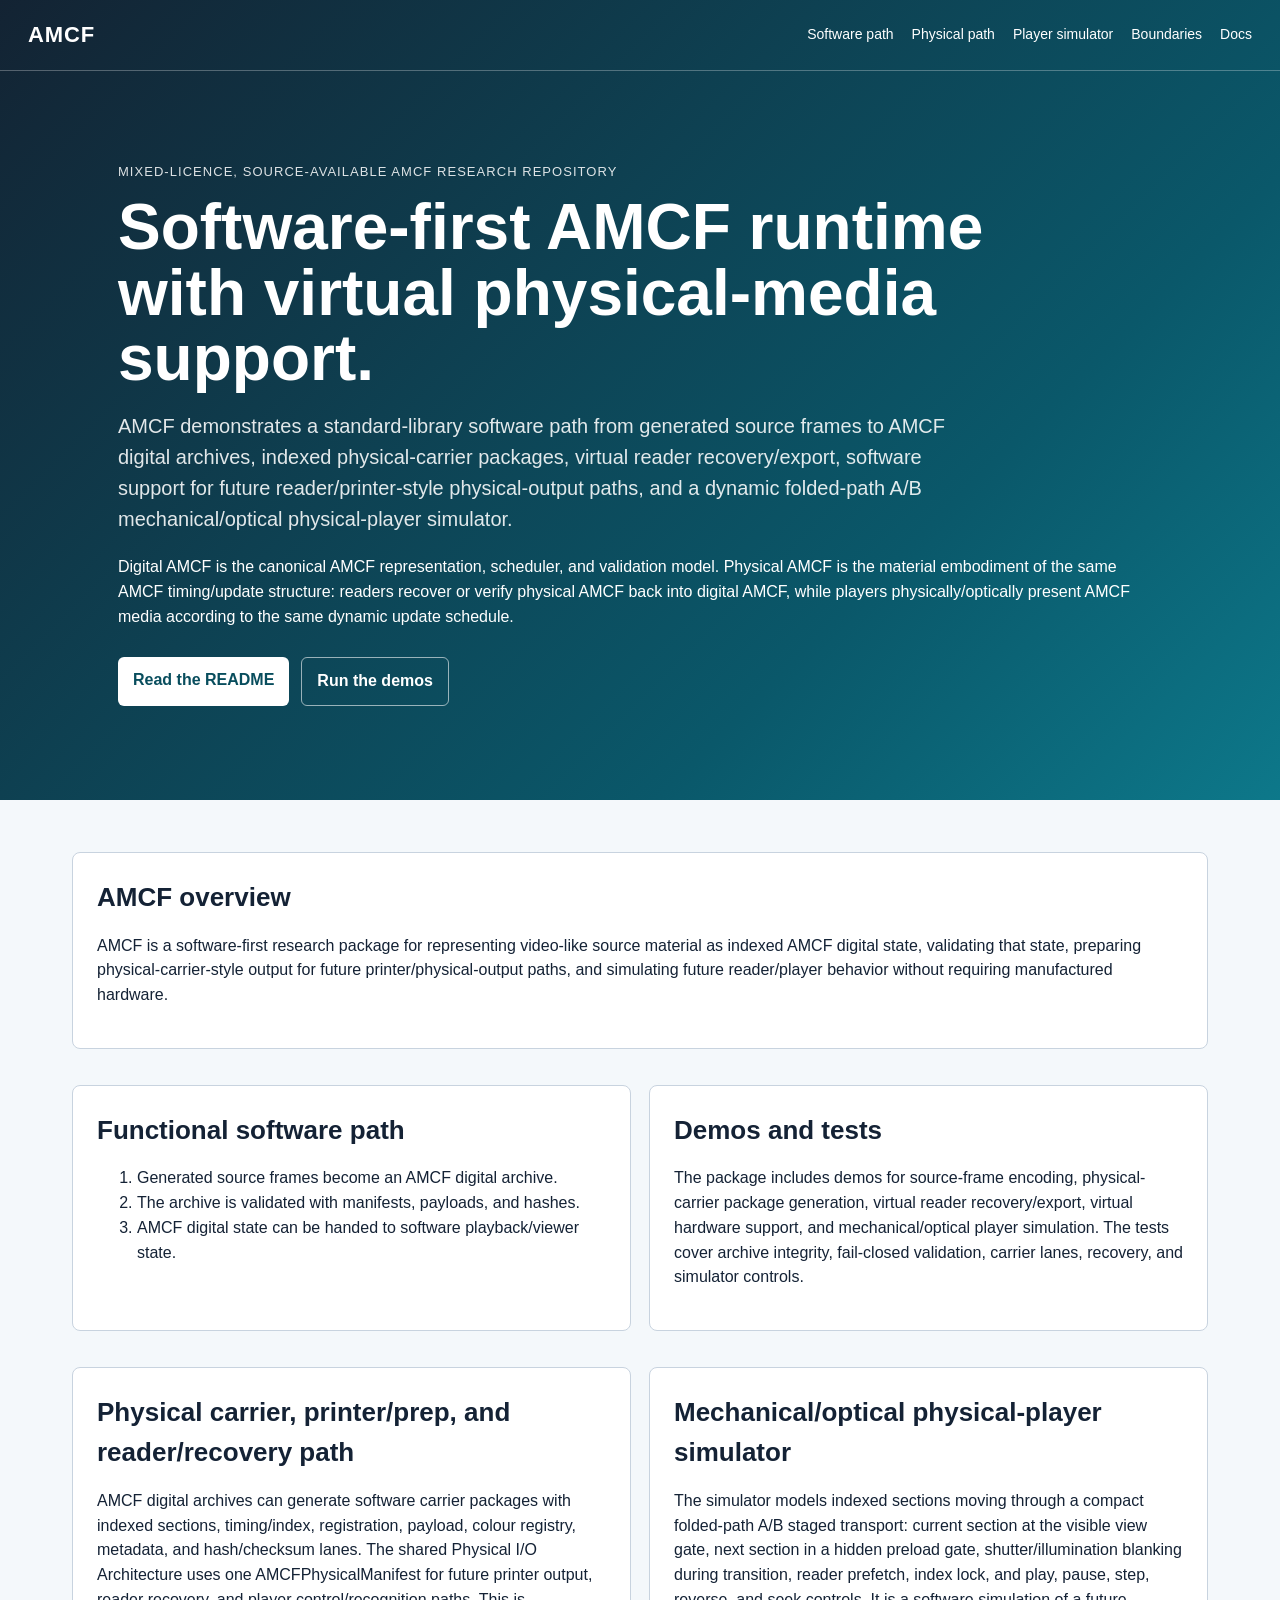
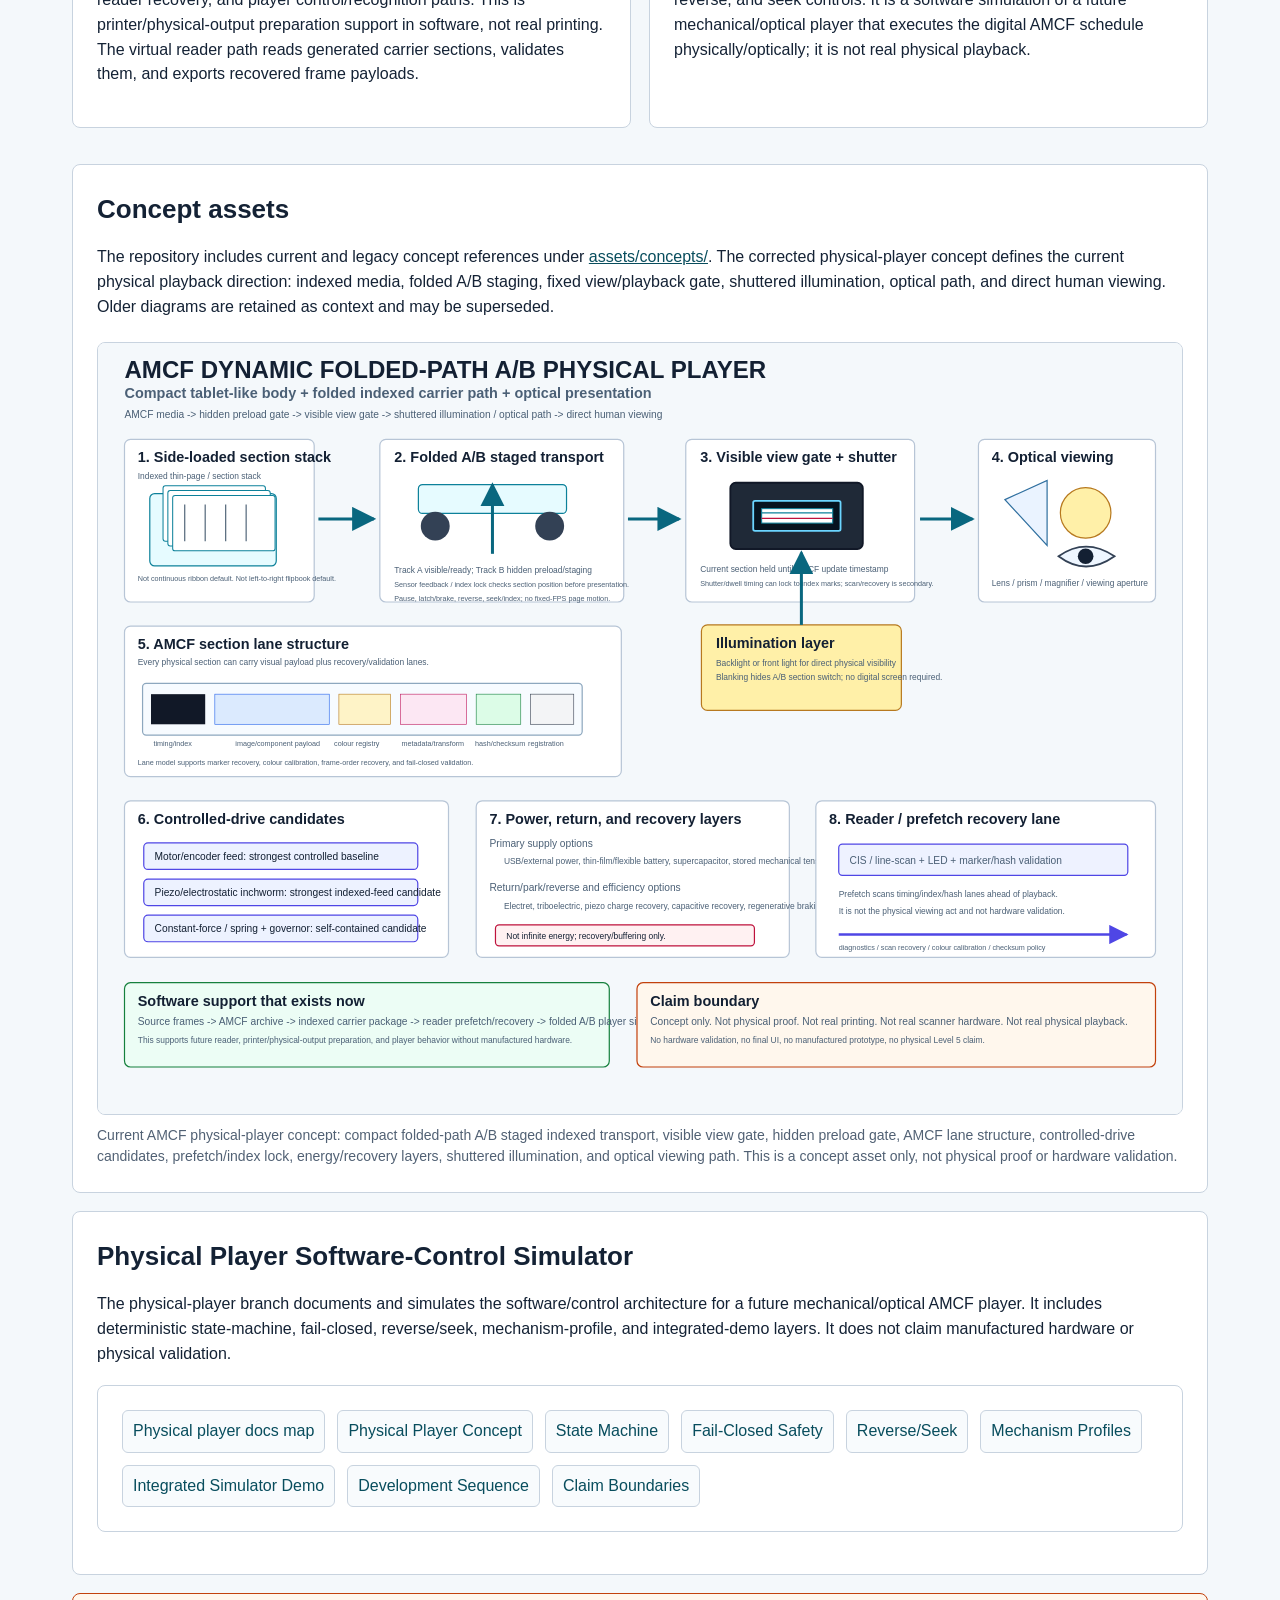
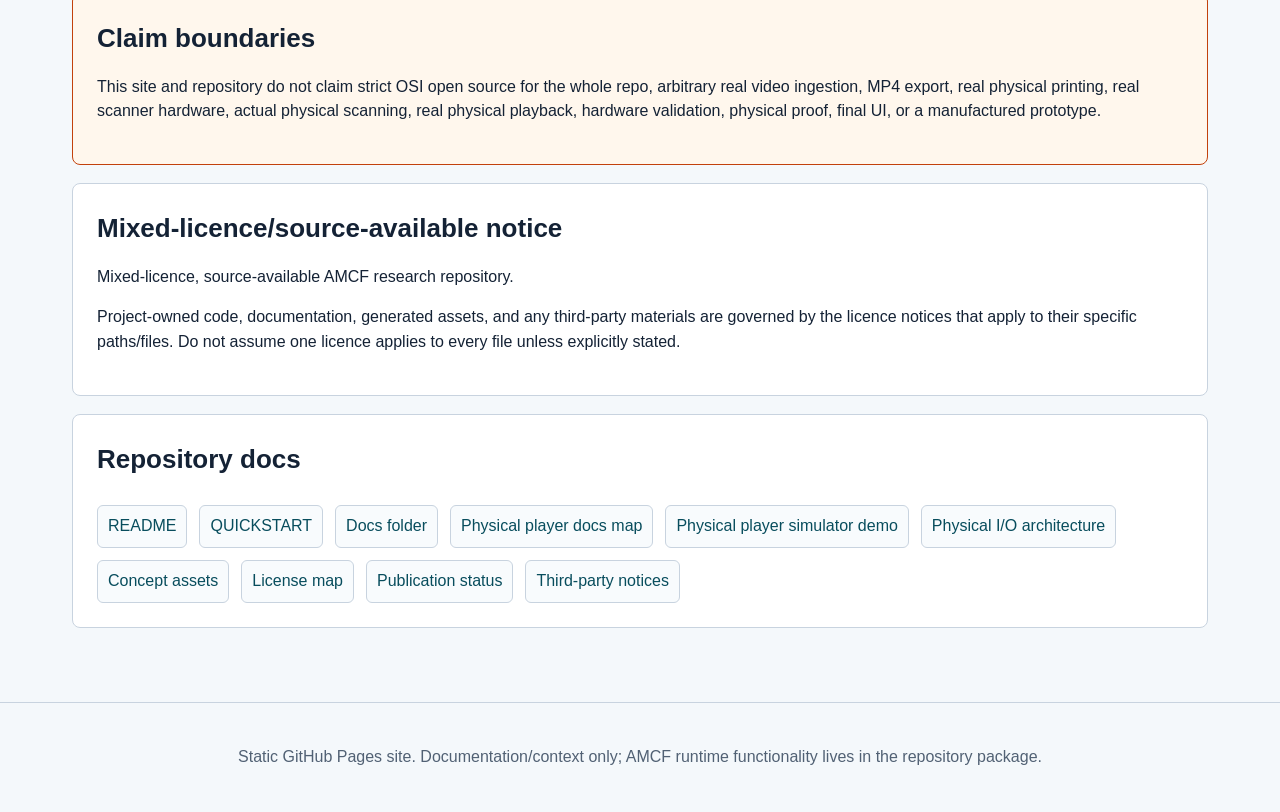
==== site/index.html @ c7c26588 "Sync physical player public docs" ====
<!doctype html>
<html lang="en">
<head>
  <meta charset="utf-8">
  <meta name="viewport" content="width=device-width, initial-scale=1">
  <title>AMCF Research Package</title>
  <link rel="stylesheet" href="styles.css">
</head>
<body>
  <header class="hero">
    <nav>
      <strong>AMCF</strong>
      <a href="#software-path">Software path</a>
      <a href="#physical-path">Physical path</a>
      <a href="#physical-player-simulator">Player simulator</a>
      <a href="#claims">Boundaries</a>
      <a href="#links">Docs</a>
    </nav>
    <section>
      <p class="eyebrow">Mixed-licence, source-available AMCF research repository</p>
      <h1>Software-first AMCF runtime with virtual physical-media support.</h1>
      <p class="lead">AMCF demonstrates a standard-library software path from generated source frames to AMCF digital archives, indexed physical-carrier packages, virtual reader recovery/export, software support for future reader/printer-style physical-output paths, and a dynamic folded-path A/B mechanical/optical physical-player simulator.</p>
      <p>Digital AMCF is the canonical AMCF representation, scheduler, and validation model. Physical AMCF is the material embodiment of the same AMCF timing/update structure: readers recover or verify physical AMCF back into digital AMCF, while players physically/optically present AMCF media according to the same dynamic update schedule.</p>
      <div class="actions">
        <a class="button" href="https://github.com/TigerXLight/Video-to-Image-playback-flipbook-AMCF-/blob/main/README.md">Read the README</a>
        <a class="button secondary" href="https://github.com/TigerXLight/Video-to-Image-playback-flipbook-AMCF-/blob/main/QUICKSTART.md">Run the demos</a>
      </div>
    </section>
  </header>

  <main>
    <section id="overview" class="band">
      <h2>AMCF overview</h2>
      <p>AMCF is a software-first research package for representing video-like source material as indexed AMCF digital state, validating that state, preparing physical-carrier-style output for future printer/physical-output paths, and simulating future reader/player behavior without requiring manufactured hardware.</p>
    </section>

    <section id="software-path" class="grid">
      <article>
        <h2>Functional software path</h2>
        <ol>
          <li>Generated source frames become an AMCF digital archive.</li>
          <li>The archive is validated with manifests, payloads, and hashes.</li>
          <li>AMCF digital state can be handed to software playback/viewer state.</li>
        </ol>
      </article>
      <article>
        <h2>Demos and tests</h2>
        <p>The package includes demos for source-frame encoding, physical-carrier package generation, virtual reader recovery/export, virtual hardware support, and mechanical/optical player simulation. The tests cover archive integrity, fail-closed validation, carrier lanes, recovery, and simulator controls.</p>
      </article>
    </section>

    <section id="physical-path" class="grid">
      <article>
        <h2>Physical carrier, printer/prep, and reader/recovery path</h2>
        <p>AMCF digital archives can generate software carrier packages with indexed sections, timing/index, registration, payload, colour registry, metadata, and hash/checksum lanes. The shared Physical I/O Architecture uses one AMCFPhysicalManifest for future printer output, reader recovery, and player control/recognition paths. This is printer/physical-output preparation support in software, not real printing. The virtual reader path reads generated carrier sections, validates them, and exports recovered frame payloads.</p>
      </article>
      <article>
        <h2>Mechanical/optical physical-player simulator</h2>
        <p>The simulator models indexed sections moving through a compact folded-path A/B staged transport: current section at the visible view gate, next section in a hidden preload gate, shutter/illumination blanking during transition, reader prefetch, index lock, and play, pause, step, reverse, and seek controls. It is a software simulation of a future mechanical/optical player that executes the digital AMCF schedule physically/optically; it is not real physical playback.</p>
      </article>
    </section>

    <section id="assets" class="band">
      <h2>Concept assets</h2>
      <p>The repository includes current and legacy concept references under <a href="https://github.com/TigerXLight/Video-to-Image-playback-flipbook-AMCF-/tree/main/assets/concepts">assets/concepts/</a>. The corrected physical-player concept defines the current physical playback direction: indexed media, folded A/B staging, fixed view/playback gate, shuttered illumination, optical path, and direct human viewing. Older diagrams are retained as context and may be superseded.</p>
      <figure class="concept-board">
        <img src="assets/amcf_mechanical_optical_physical_player_concept.svg" alt="AMCF mechanical optical physical player concept diagram">
        <figcaption>Current AMCF physical-player concept: compact folded-path A/B staged indexed transport, visible view gate, hidden preload gate, AMCF lane structure, controlled-drive candidates, prefetch/index lock, energy/recovery layers, shuttered illumination, and optical viewing path. This is a concept asset only, not physical proof or hardware validation.</figcaption>
      </figure>
    </section>

    <section id="physical-player-simulator" class="band">
      <h2>Physical Player Software-Control Simulator</h2>
      <p>The physical-player branch documents and simulates the software/control architecture for a future mechanical/optical AMCF player. It includes deterministic state-machine, fail-closed, reverse/seek, mechanism-profile, and integrated-demo layers. It does not claim manufactured hardware or physical validation.</p>
      <div class="links compact-links">
        <a href="https://github.com/TigerXLight/Video-to-Image-playback-flipbook-AMCF-/blob/main/docs/AMCF_PHYSICAL_PLAYER_DOCS_MAP.md">Physical player docs map</a>
        <a href="https://github.com/TigerXLight/Video-to-Image-playback-flipbook-AMCF-/blob/main/docs/AMCF_PHYSICAL_PLAYER_CONCEPT.md">Physical Player Concept</a>
        <a href="https://github.com/TigerXLight/Video-to-Image-playback-flipbook-AMCF-/blob/main/docs/AMCF_PHYSICAL_PLAYER_STATE_MACHINE.md">State Machine</a>
        <a href="https://github.com/TigerXLight/Video-to-Image-playback-flipbook-AMCF-/blob/main/docs/AMCF_PHYSICAL_PLAYER_FAIL_CLOSED.md">Fail-Closed Safety</a>
        <a href="https://github.com/TigerXLight/Video-to-Image-playback-flipbook-AMCF-/blob/main/docs/AMCF_PHYSICAL_PLAYER_REVERSE_SEEK.md">Reverse/Seek</a>
        <a href="https://github.com/TigerXLight/Video-to-Image-playback-flipbook-AMCF-/blob/main/docs/AMCF_PHYSICAL_PLAYER_MECHANISM_PROFILES.md">Mechanism Profiles</a>
        <a href="https://github.com/TigerXLight/Video-to-Image-playback-flipbook-AMCF-/blob/main/docs/AMCF_PHYSICAL_PLAYER_SIMULATOR_DEMO.md">Integrated Simulator Demo</a>
        <a href="https://github.com/TigerXLight/Video-to-Image-playback-flipbook-AMCF-/blob/main/docs/AMCF_PHYSICAL_PLAYER_DEVELOPMENT_SEQUENCE.md">Development Sequence</a>
        <a href="https://github.com/TigerXLight/Video-to-Image-playback-flipbook-AMCF-/blob/main/CLAIM_BOUNDARIES.md">Claim Boundaries</a>
      </div>
    </section>

    <section id="claims" class="boundary">
      <h2>Claim boundaries</h2>
      <p>This site and repository do not claim strict OSI open source for the whole repo, arbitrary real video ingestion, MP4 export, real physical printing, real scanner hardware, actual physical scanning, real physical playback, hardware validation, physical proof, final UI, or a manufactured prototype.</p>
    </section>

    <section id="licence" class="band">
      <h2>Mixed-licence/source-available notice</h2>
      <p>Mixed-licence, source-available AMCF research repository.</p>
      <p>Project-owned code, documentation, generated assets, and any third-party materials are governed by the licence notices that apply to their specific paths/files. Do not assume one licence applies to every file unless explicitly stated.</p>
    </section>

    <section id="links" class="links">
      <h2>Repository docs</h2>
      <a href="https://github.com/TigerXLight/Video-to-Image-playback-flipbook-AMCF-/blob/main/README.md">README</a>
      <a href="https://github.com/TigerXLight/Video-to-Image-playback-flipbook-AMCF-/blob/main/QUICKSTART.md">QUICKSTART</a>
      <a href="https://github.com/TigerXLight/Video-to-Image-playback-flipbook-AMCF-/tree/main/docs">Docs folder</a>
      <a href="https://github.com/TigerXLight/Video-to-Image-playback-flipbook-AMCF-/blob/main/docs/AMCF_PHYSICAL_PLAYER_DOCS_MAP.md">Physical player docs map</a>
      <a href="https://github.com/TigerXLight/Video-to-Image-playback-flipbook-AMCF-/blob/main/docs/AMCF_PHYSICAL_PLAYER_SIMULATOR_DEMO.md">Physical player simulator demo</a>
      <a href="https://github.com/TigerXLight/Video-to-Image-playback-flipbook-AMCF-/blob/main/docs/AMCF_PHYSICAL_IO_ARCHITECTURE.md">Physical I/O architecture</a>
      <a href="https://github.com/TigerXLight/Video-to-Image-playback-flipbook-AMCF-/tree/main/assets/concepts">Concept assets</a>
      <a href="https://github.com/TigerXLight/Video-to-Image-playback-flipbook-AMCF-/blob/main/LICENSE_MAP.md">License map</a>
      <a href="https://github.com/TigerXLight/Video-to-Image-playback-flipbook-AMCF-/blob/main/PUBLICATION_STATUS.md">Publication status</a>
      <a href="https://github.com/TigerXLight/Video-to-Image-playback-flipbook-AMCF-/blob/main/THIRD_PARTY_NOTICES.md">Third-party notices</a>
    </section>
  </main>

  <footer>
    <p>Static GitHub Pages site. Documentation/context only; AMCF runtime functionality lives in the repository package.</p>
  </footer>
</body>
</html>
---- site/styles.css ----
:root {
  color-scheme: light;
  --ink: #142235;
  --muted: #516174;
  --line: #c8d3df;
  --paper: #ffffff;
  --soft: #f4f8fb;
  --accent: #0a6f85;
  --accent-dark: #084d5d;
  --warn-bg: #fff7ed;
  --warn-line: #c2410c;
}

* { box-sizing: border-box; }
body { margin: 0; font-family: Arial, Helvetica, sans-serif; color: var(--ink); background: var(--soft); line-height: 1.55; }
a { color: var(--accent-dark); }
nav { display: flex; gap: 18px; align-items: center; flex-wrap: wrap; padding: 18px 28px; border-bottom: 1px solid rgba(255,255,255,.28); }
nav strong { margin-right: auto; font-size: 22px; letter-spacing: .04em; }
nav a { color: white; text-decoration: none; font-size: 14px; }
.hero { color: white; background: linear-gradient(135deg, #132333 0%, #0a586a 70%, #0d788a 100%); }
.hero section { max-width: 1100px; padding: 78px 28px 94px; margin: 0 auto; }
.eyebrow { text-transform: uppercase; letter-spacing: .08em; font-size: 13px; opacity: .86; }
h1 { font-size: clamp(36px, 5vw, 66px); line-height: 1.02; max-width: 980px; margin: 12px 0 20px; }
h2 { margin: 0 0 14px; font-size: 26px; }
.lead { max-width: 860px; font-size: 20px; color: rgba(255,255,255,.88); }
.actions { display: flex; gap: 12px; flex-wrap: wrap; margin-top: 28px; }
.button { display: inline-block; padding: 11px 15px; border-radius: 6px; background: white; color: var(--accent-dark); text-decoration: none; font-weight: 700; }
.button.secondary { background: transparent; color: white; border: 1px solid rgba(255,255,255,.58); }
main { max-width: 1180px; margin: 0 auto; padding: 34px 22px 56px; }
.band, .grid article, .boundary, .links { background: var(--paper); border: 1px solid var(--line); border-radius: 8px; padding: 24px; margin: 18px 0; }
.grid { display: grid; grid-template-columns: repeat(2, minmax(0, 1fr)); gap: 18px; }
.boundary { background: var(--warn-bg); border-color: var(--warn-line); }
.concept-board { margin: 22px 0 0; }
.concept-board img { display: block; width: 100%; max-height: 920px; object-fit: contain; border: 1px solid var(--line); border-radius: 8px; background: #fff; }
.concept-board figcaption { margin-top: 10px; color: var(--muted); font-size: 14px; }
.links { display: flex; gap: 12px; flex-wrap: wrap; align-items: center; }
.links h2 { width: 100%; }
.links a { padding: 8px 10px; border: 1px solid var(--line); border-radius: 6px; background: #f8fbfd; text-decoration: none; }
footer { text-align: center; color: var(--muted); padding: 26px; border-top: 1px solid var(--line); }
@media (max-width: 760px) {
  nav strong { width: 100%; }
  .grid { grid-template-columns: 1fr; }
  .hero section { padding-top: 48px; padding-bottom: 64px; }
}
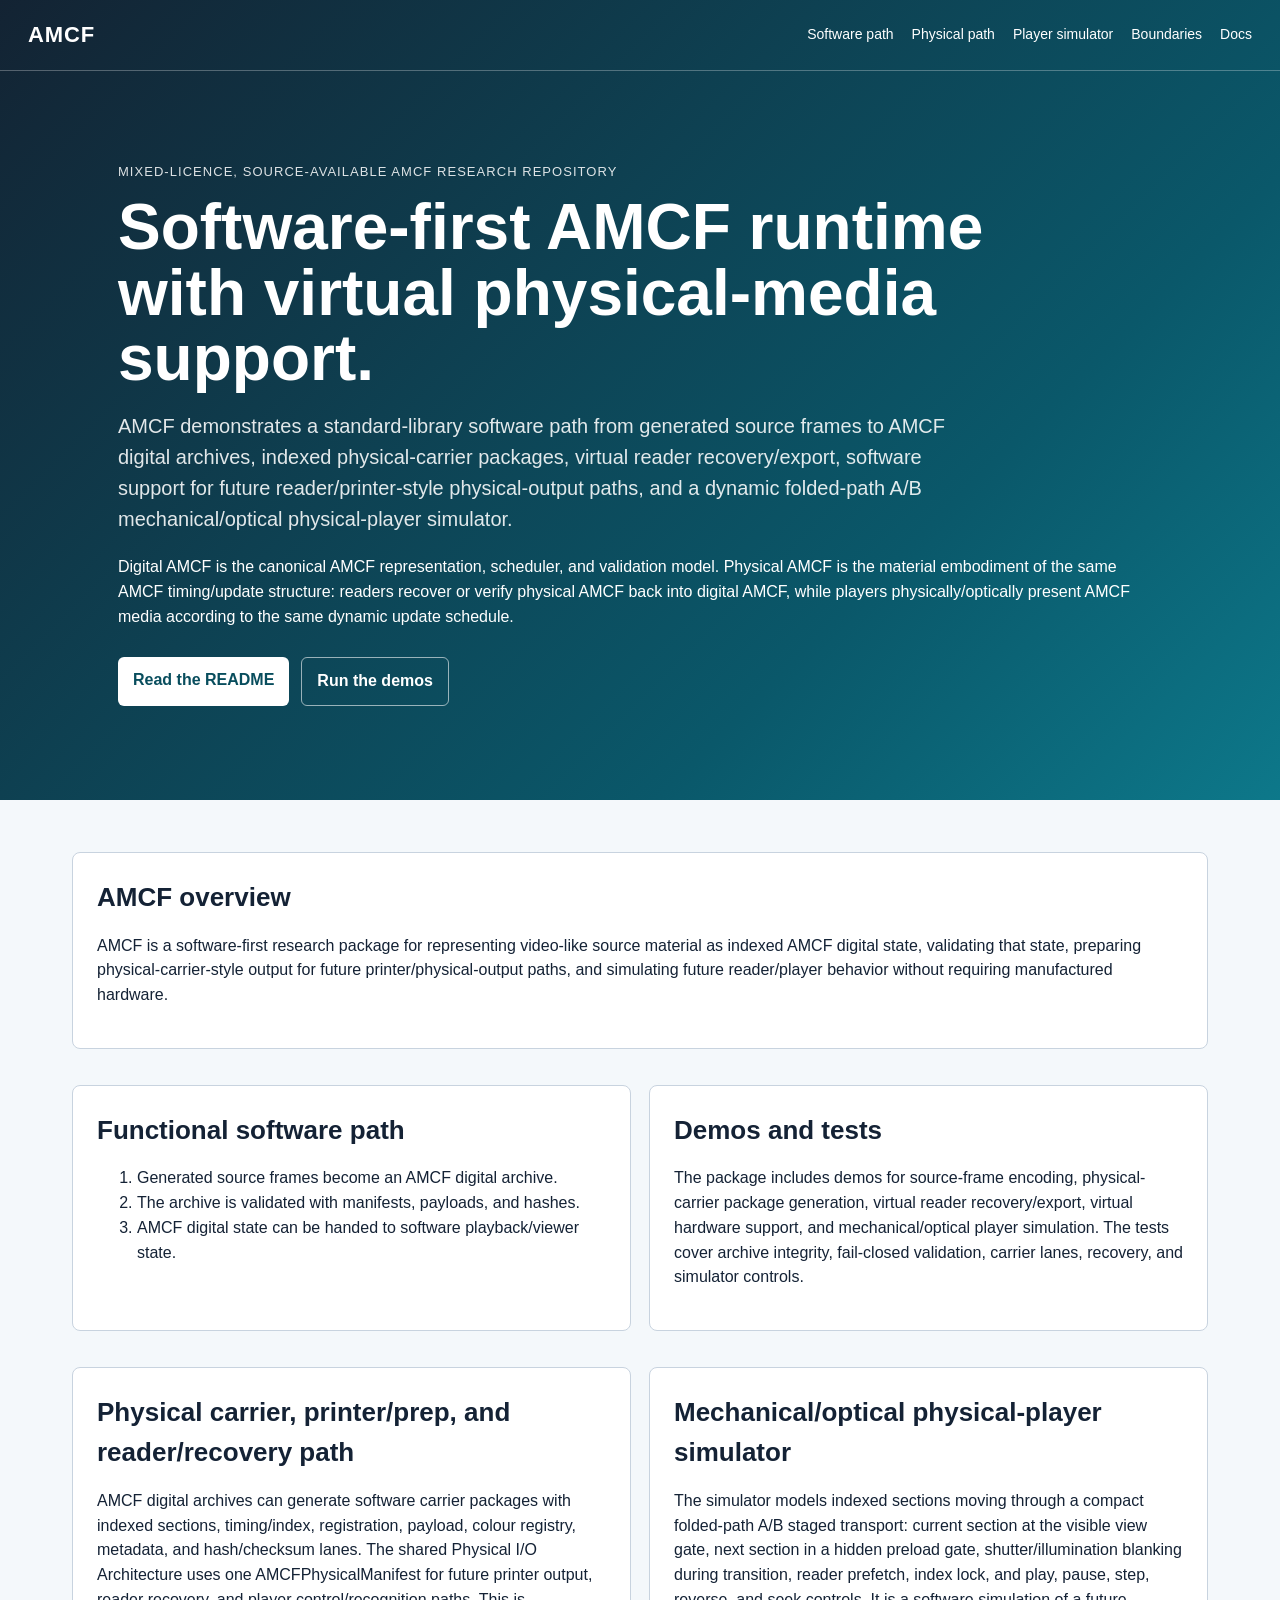
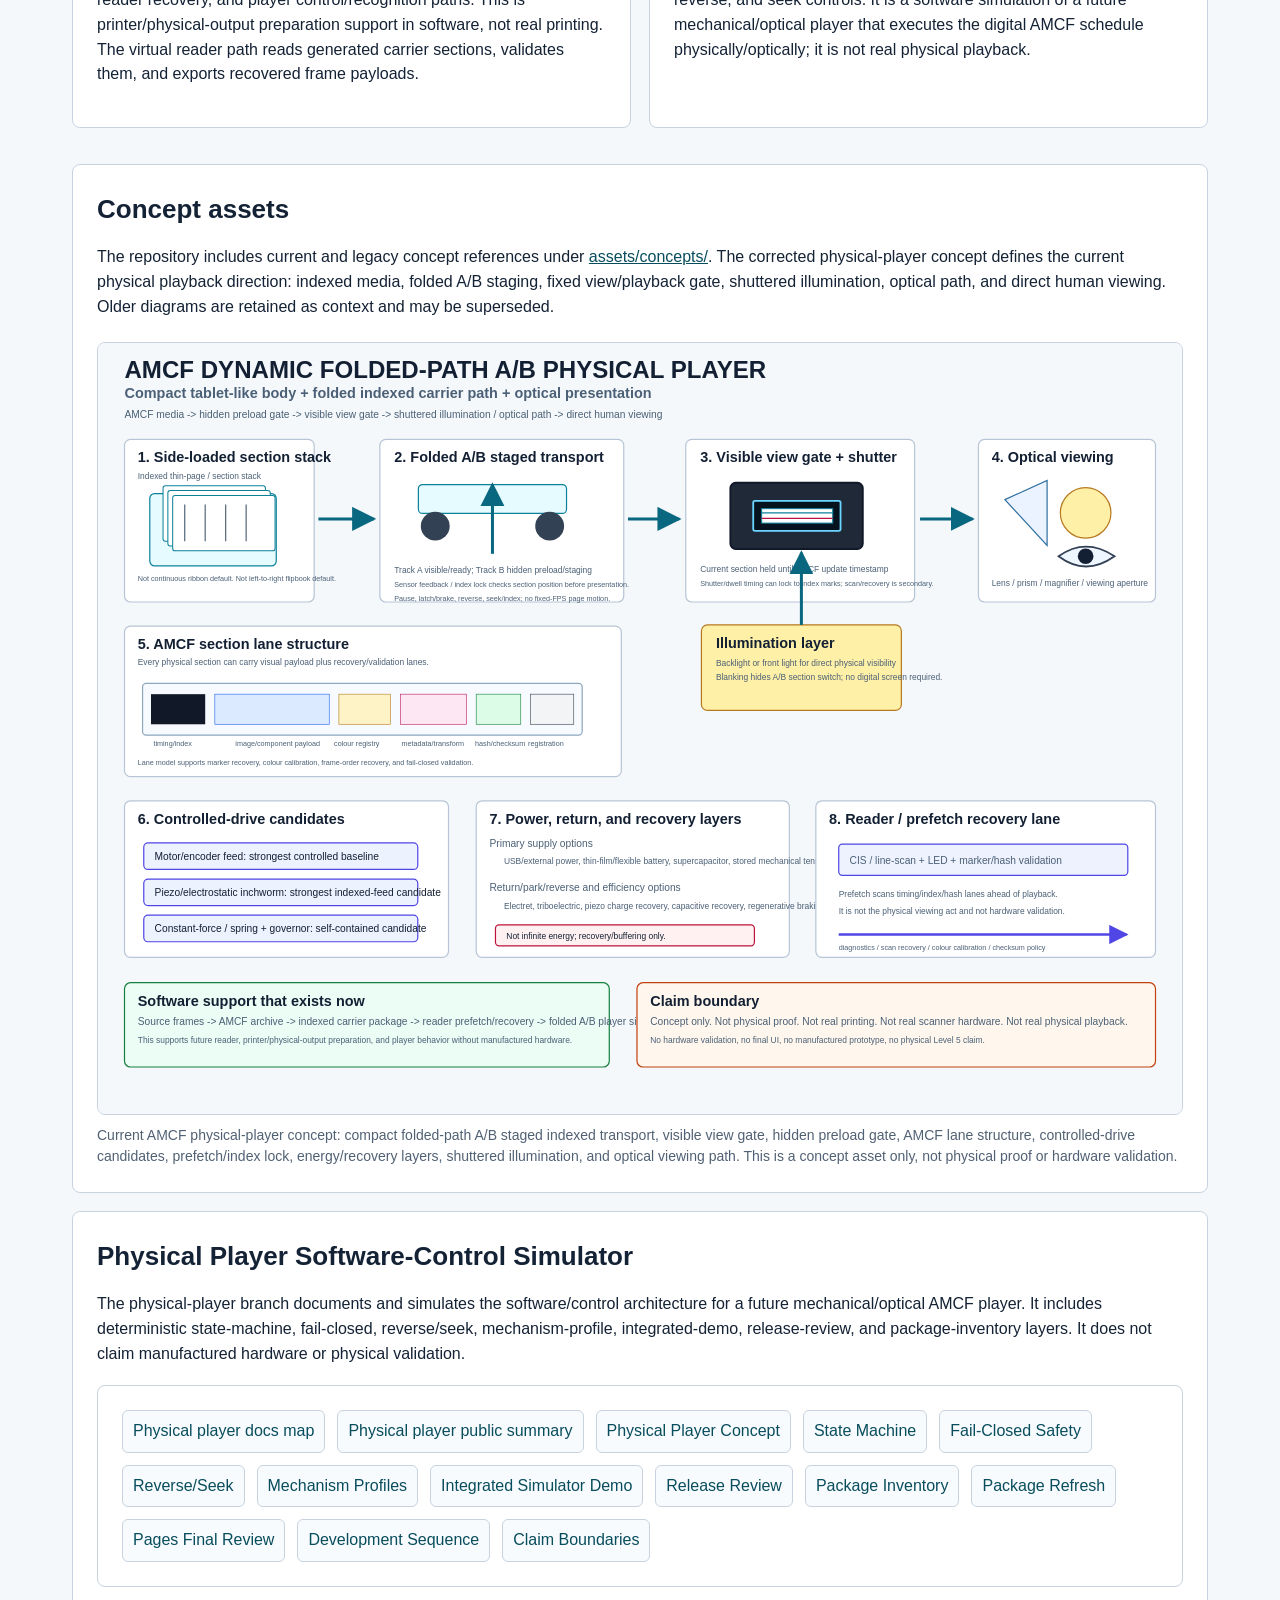
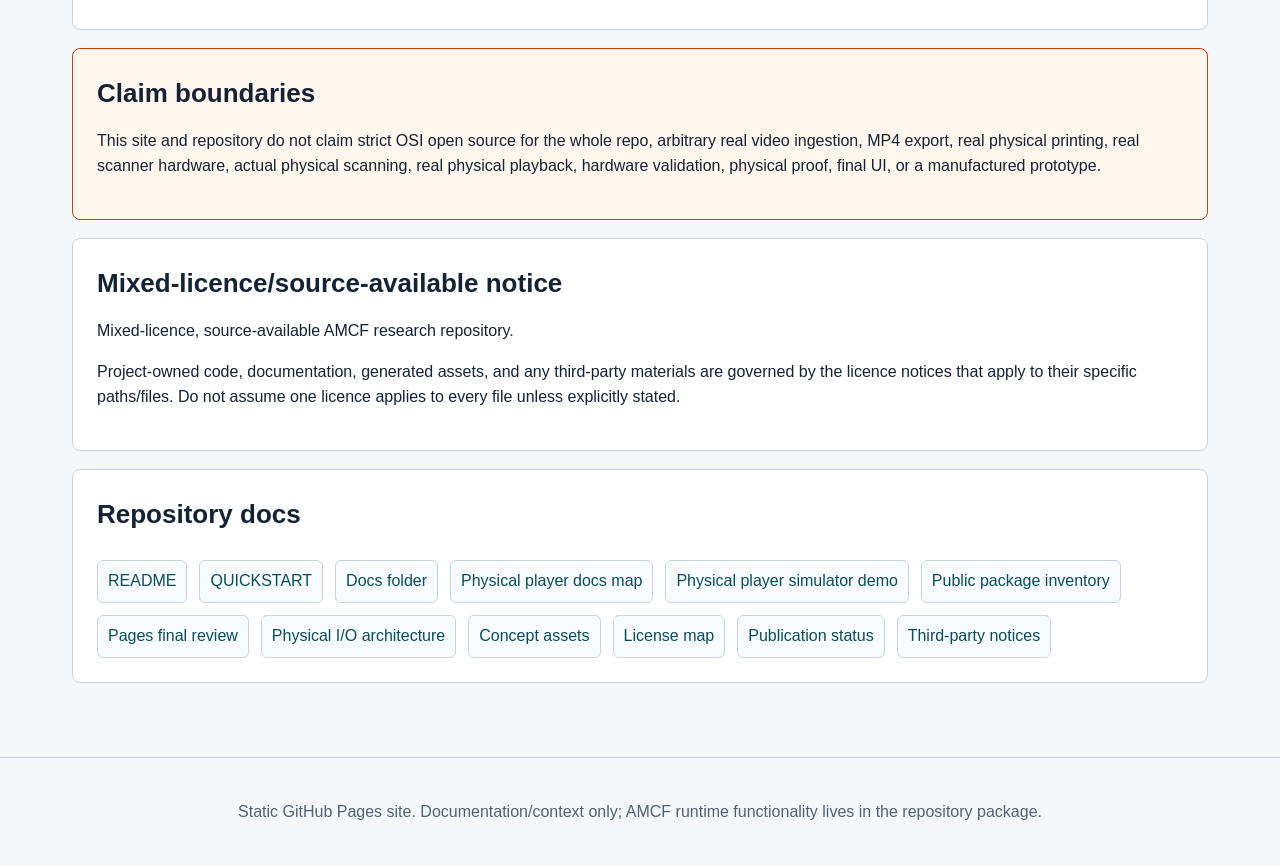
==== commit 8082f0a1: "Add GitHub Pages final public review" ====
--- a/site/index.html
+++ b/site/index.html
@@ -71,15 +71,20 @@
 
     <section id="physical-player-simulator" class="band">
       <h2>Physical Player Software-Control Simulator</h2>
-      <p>The physical-player branch documents and simulates the software/control architecture for a future mechanical/optical AMCF player. It includes deterministic state-machine, fail-closed, reverse/seek, mechanism-profile, and integrated-demo layers. It does not claim manufactured hardware or physical validation.</p>
+      <p>The physical-player branch documents and simulates the software/control architecture for a future mechanical/optical AMCF player. It includes deterministic state-machine, fail-closed, reverse/seek, mechanism-profile, integrated-demo, release-review, and package-inventory layers. It does not claim manufactured hardware or physical validation.</p>
       <div class="links compact-links">
         <a href="https://github.com/TigerXLight/Video-to-Image-playback-flipbook-AMCF-/blob/main/docs/AMCF_PHYSICAL_PLAYER_DOCS_MAP.md">Physical player docs map</a>
+        <a href="https://github.com/TigerXLight/Video-to-Image-playback-flipbook-AMCF-/blob/main/docs/AMCF_PHYSICAL_PLAYER_PUBLIC_SUMMARY.md">Physical player public summary</a>
         <a href="https://github.com/TigerXLight/Video-to-Image-playback-flipbook-AMCF-/blob/main/docs/AMCF_PHYSICAL_PLAYER_CONCEPT.md">Physical Player Concept</a>
         <a href="https://github.com/TigerXLight/Video-to-Image-playback-flipbook-AMCF-/blob/main/docs/AMCF_PHYSICAL_PLAYER_STATE_MACHINE.md">State Machine</a>
         <a href="https://github.com/TigerXLight/Video-to-Image-playback-flipbook-AMCF-/blob/main/docs/AMCF_PHYSICAL_PLAYER_FAIL_CLOSED.md">Fail-Closed Safety</a>
         <a href="https://github.com/TigerXLight/Video-to-Image-playback-flipbook-AMCF-/blob/main/docs/AMCF_PHYSICAL_PLAYER_REVERSE_SEEK.md">Reverse/Seek</a>
         <a href="https://github.com/TigerXLight/Video-to-Image-playback-flipbook-AMCF-/blob/main/docs/AMCF_PHYSICAL_PLAYER_MECHANISM_PROFILES.md">Mechanism Profiles</a>
         <a href="https://github.com/TigerXLight/Video-to-Image-playback-flipbook-AMCF-/blob/main/docs/AMCF_PHYSICAL_PLAYER_SIMULATOR_DEMO.md">Integrated Simulator Demo</a>
+        <a href="https://github.com/TigerXLight/Video-to-Image-playback-flipbook-AMCF-/blob/main/docs/AMCF_PHYSICAL_PLAYER_RELEASE_REVIEW.md">Release Review</a>
+        <a href="https://github.com/TigerXLight/Video-to-Image-playback-flipbook-AMCF-/blob/main/docs/AMCF_PUBLIC_RELEASE_PACKAGE_INVENTORY.md">Package Inventory</a>
+        <a href="https://github.com/TigerXLight/Video-to-Image-playback-flipbook-AMCF-/blob/main/docs/AMCF_PUBLIC_RELEASE_PACKAGE_REFRESH.md">Package Refresh</a>
+        <a href="https://github.com/TigerXLight/Video-to-Image-playback-flipbook-AMCF-/blob/main/docs/AMCF_PUBLIC_GITHUB_PAGES_FINAL_REVIEW.md">Pages Final Review</a>
         <a href="https://github.com/TigerXLight/Video-to-Image-playback-flipbook-AMCF-/blob/main/docs/AMCF_PHYSICAL_PLAYER_DEVELOPMENT_SEQUENCE.md">Development Sequence</a>
         <a href="https://github.com/TigerXLight/Video-to-Image-playback-flipbook-AMCF-/blob/main/CLAIM_BOUNDARIES.md">Claim Boundaries</a>
       </div>
@@ -103,6 +108,8 @@
       <a href="https://github.com/TigerXLight/Video-to-Image-playback-flipbook-AMCF-/tree/main/docs">Docs folder</a>
       <a href="https://github.com/TigerXLight/Video-to-Image-playback-flipbook-AMCF-/blob/main/docs/AMCF_PHYSICAL_PLAYER_DOCS_MAP.md">Physical player docs map</a>
       <a href="https://github.com/TigerXLight/Video-to-Image-playback-flipbook-AMCF-/blob/main/docs/AMCF_PHYSICAL_PLAYER_SIMULATOR_DEMO.md">Physical player simulator demo</a>
+      <a href="https://github.com/TigerXLight/Video-to-Image-playback-flipbook-AMCF-/blob/main/docs/AMCF_PUBLIC_RELEASE_PACKAGE_INVENTORY.md">Public package inventory</a>
+      <a href="https://github.com/TigerXLight/Video-to-Image-playback-flipbook-AMCF-/blob/main/docs/AMCF_PUBLIC_GITHUB_PAGES_FINAL_REVIEW.md">Pages final review</a>
       <a href="https://github.com/TigerXLight/Video-to-Image-playback-flipbook-AMCF-/blob/main/docs/AMCF_PHYSICAL_IO_ARCHITECTURE.md">Physical I/O architecture</a>
       <a href="https://github.com/TigerXLight/Video-to-Image-playback-flipbook-AMCF-/tree/main/assets/concepts">Concept assets</a>
       <a href="https://github.com/TigerXLight/Video-to-Image-playback-flipbook-AMCF-/blob/main/LICENSE_MAP.md">License map</a>
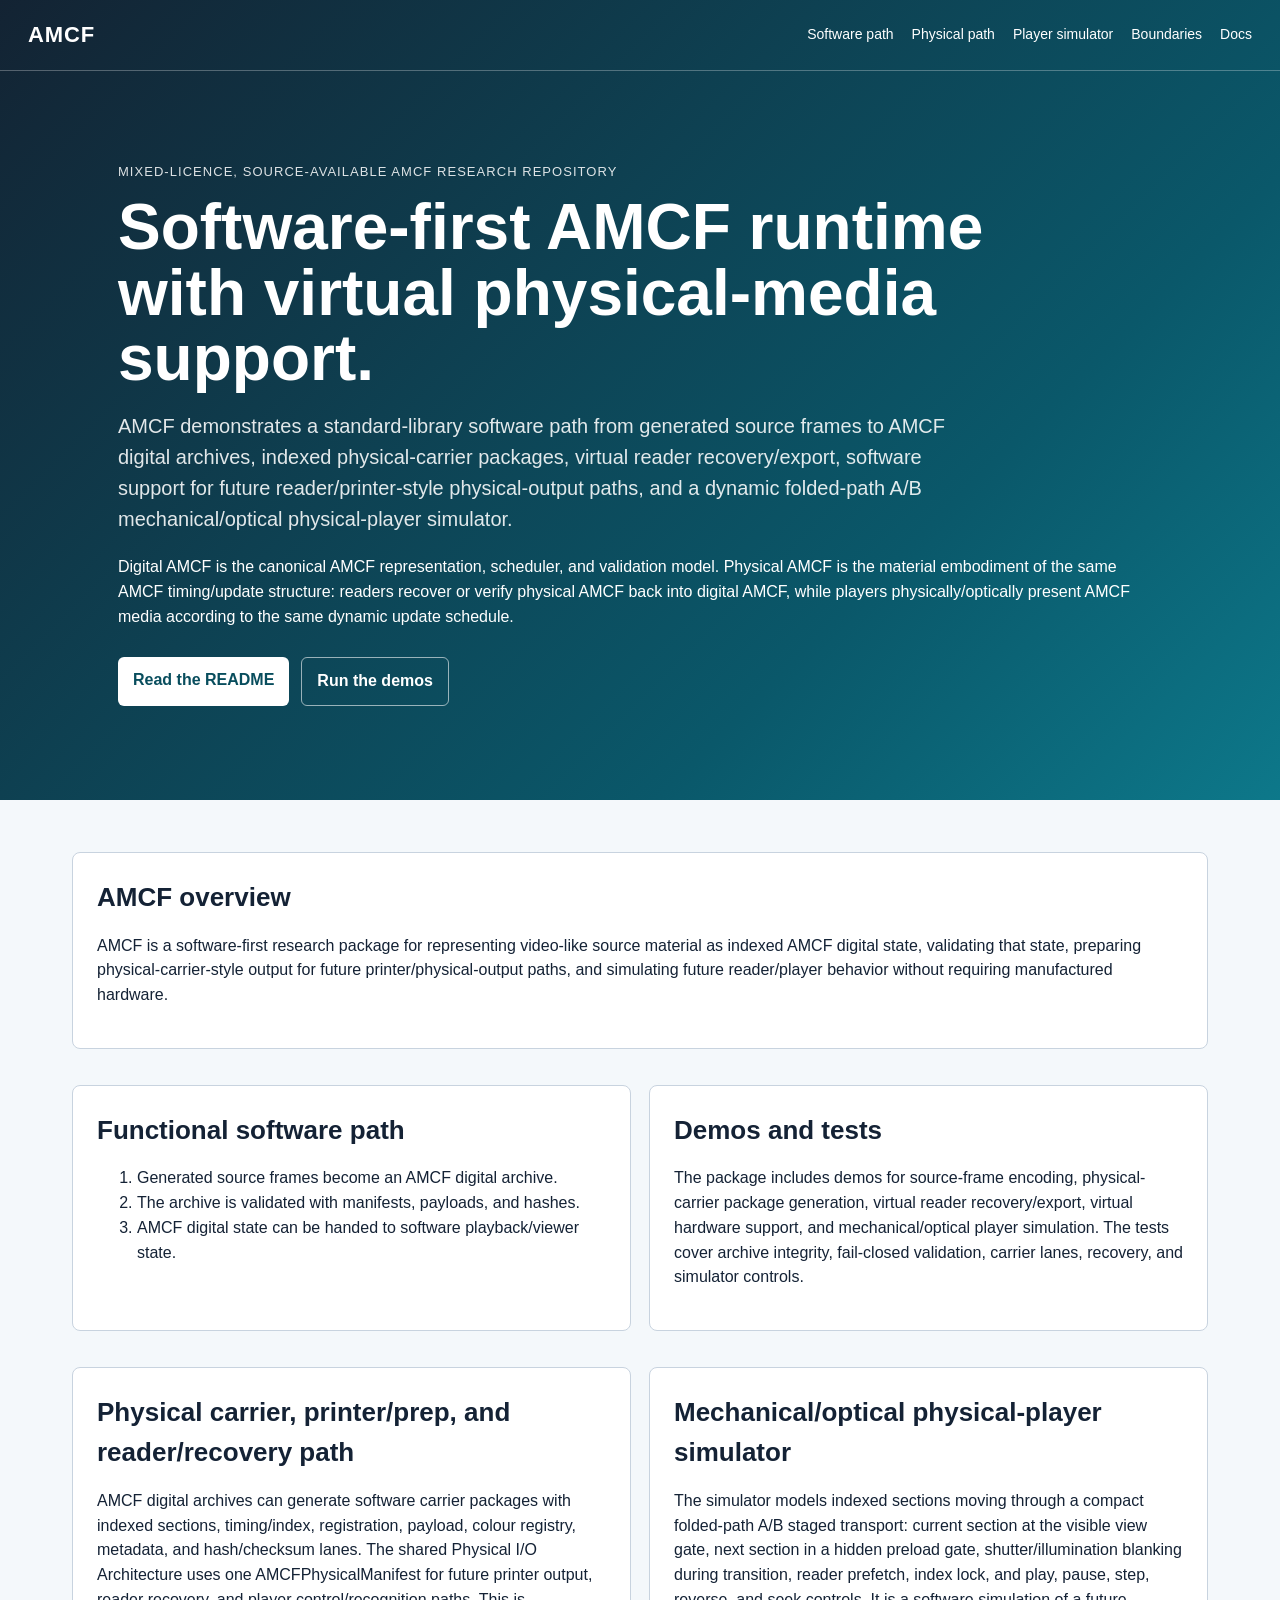
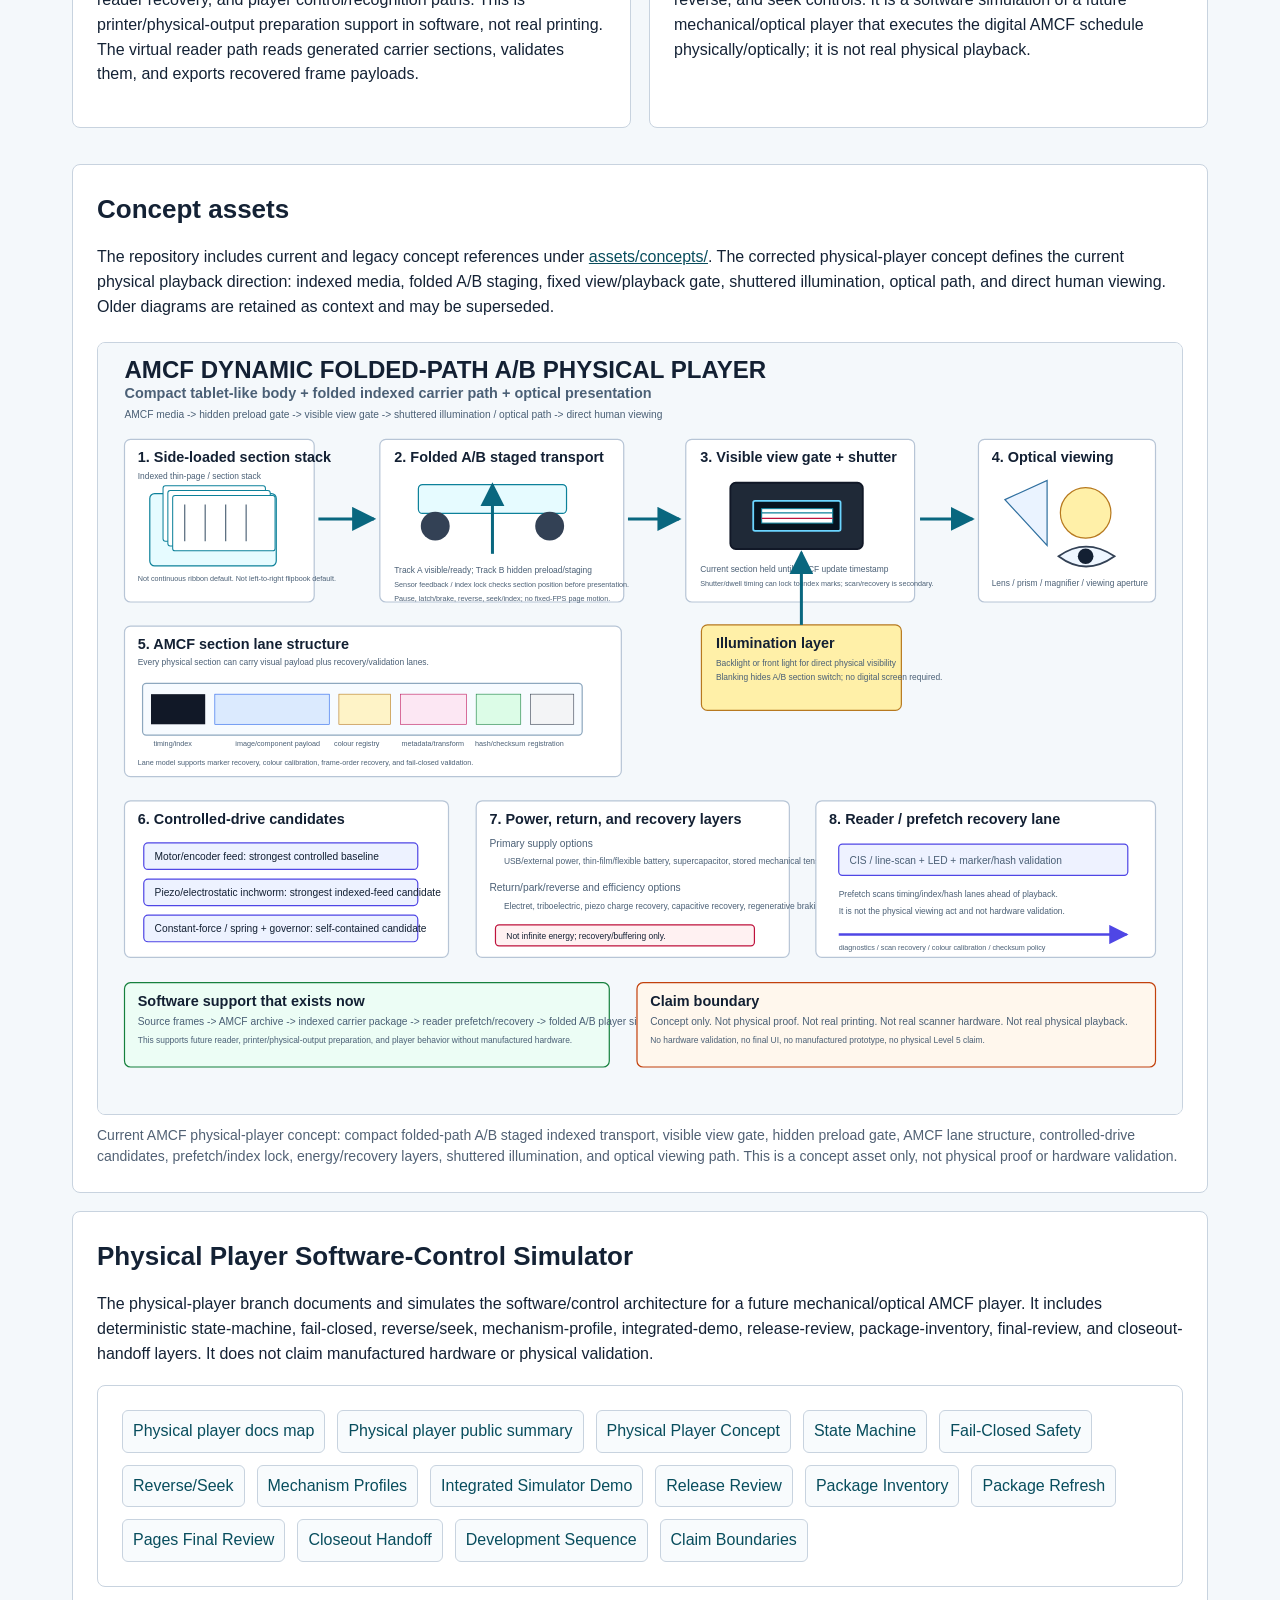
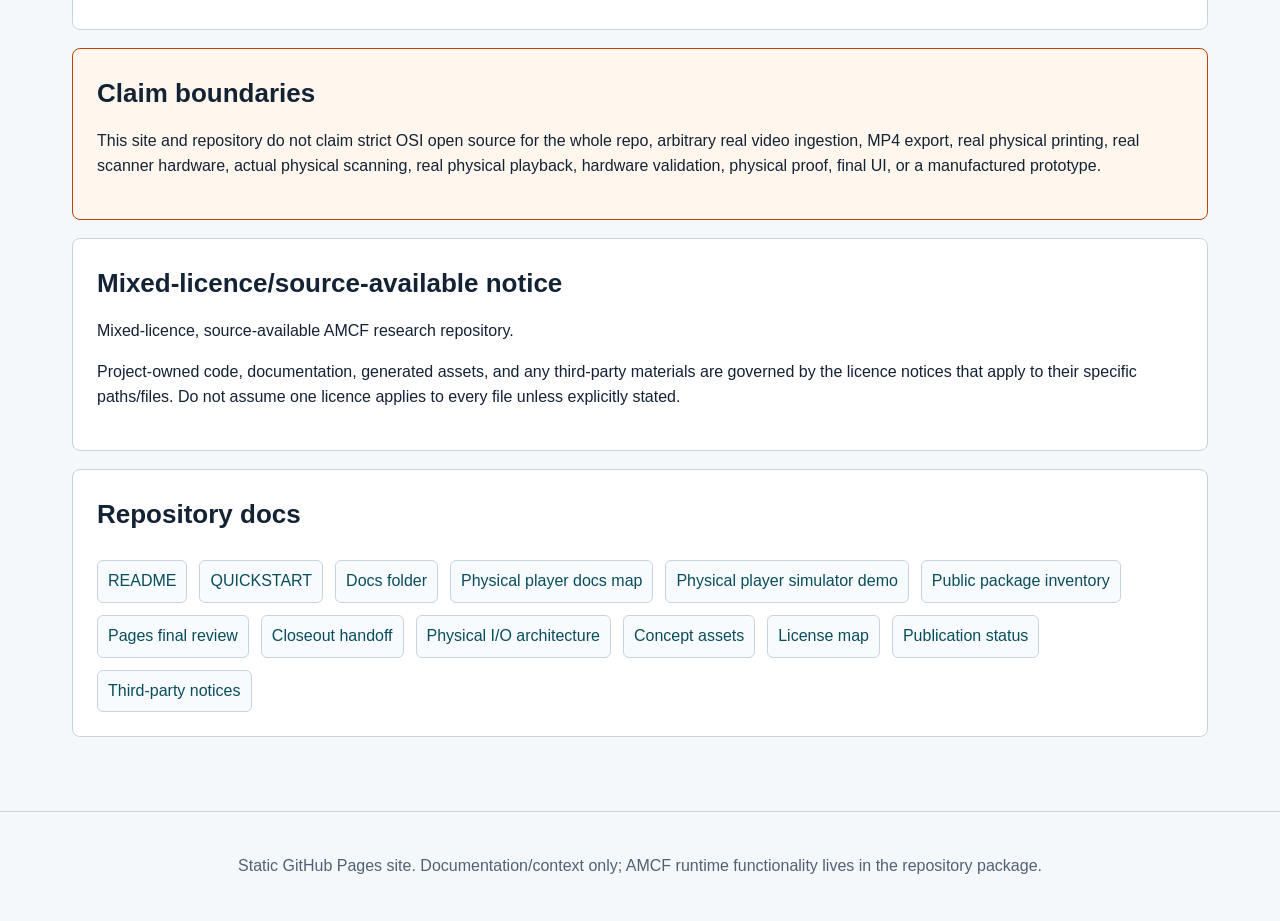
==== commit 331848fd: "Add public release closeout handoff" ====
--- a/site/index.html
+++ b/site/index.html
@@ -71,7 +71,7 @@
 
     <section id="physical-player-simulator" class="band">
       <h2>Physical Player Software-Control Simulator</h2>
-      <p>The physical-player branch documents and simulates the software/control architecture for a future mechanical/optical AMCF player. It includes deterministic state-machine, fail-closed, reverse/seek, mechanism-profile, integrated-demo, release-review, and package-inventory layers. It does not claim manufactured hardware or physical validation.</p>
+      <p>The physical-player branch documents and simulates the software/control architecture for a future mechanical/optical AMCF player. It includes deterministic state-machine, fail-closed, reverse/seek, mechanism-profile, integrated-demo, release-review, package-inventory, final-review, and closeout-handoff layers. It does not claim manufactured hardware or physical validation.</p>
       <div class="links compact-links">
         <a href="https://github.com/TigerXLight/Video-to-Image-playback-flipbook-AMCF-/blob/main/docs/AMCF_PHYSICAL_PLAYER_DOCS_MAP.md">Physical player docs map</a>
         <a href="https://github.com/TigerXLight/Video-to-Image-playback-flipbook-AMCF-/blob/main/docs/AMCF_PHYSICAL_PLAYER_PUBLIC_SUMMARY.md">Physical player public summary</a>
@@ -85,6 +85,7 @@
         <a href="https://github.com/TigerXLight/Video-to-Image-playback-flipbook-AMCF-/blob/main/docs/AMCF_PUBLIC_RELEASE_PACKAGE_INVENTORY.md">Package Inventory</a>
         <a href="https://github.com/TigerXLight/Video-to-Image-playback-flipbook-AMCF-/blob/main/docs/AMCF_PUBLIC_RELEASE_PACKAGE_REFRESH.md">Package Refresh</a>
         <a href="https://github.com/TigerXLight/Video-to-Image-playback-flipbook-AMCF-/blob/main/docs/AMCF_PUBLIC_GITHUB_PAGES_FINAL_REVIEW.md">Pages Final Review</a>
+        <a href="https://github.com/TigerXLight/Video-to-Image-playback-flipbook-AMCF-/blob/main/docs/AMCF_PUBLIC_RELEASE_CLOSEOUT_HANDOFF.md">Closeout Handoff</a>
         <a href="https://github.com/TigerXLight/Video-to-Image-playback-flipbook-AMCF-/blob/main/docs/AMCF_PHYSICAL_PLAYER_DEVELOPMENT_SEQUENCE.md">Development Sequence</a>
         <a href="https://github.com/TigerXLight/Video-to-Image-playback-flipbook-AMCF-/blob/main/CLAIM_BOUNDARIES.md">Claim Boundaries</a>
       </div>
@@ -110,6 +111,7 @@
       <a href="https://github.com/TigerXLight/Video-to-Image-playback-flipbook-AMCF-/blob/main/docs/AMCF_PHYSICAL_PLAYER_SIMULATOR_DEMO.md">Physical player simulator demo</a>
       <a href="https://github.com/TigerXLight/Video-to-Image-playback-flipbook-AMCF-/blob/main/docs/AMCF_PUBLIC_RELEASE_PACKAGE_INVENTORY.md">Public package inventory</a>
       <a href="https://github.com/TigerXLight/Video-to-Image-playback-flipbook-AMCF-/blob/main/docs/AMCF_PUBLIC_GITHUB_PAGES_FINAL_REVIEW.md">Pages final review</a>
+      <a href="https://github.com/TigerXLight/Video-to-Image-playback-flipbook-AMCF-/blob/main/docs/AMCF_PUBLIC_RELEASE_CLOSEOUT_HANDOFF.md">Closeout handoff</a>
       <a href="https://github.com/TigerXLight/Video-to-Image-playback-flipbook-AMCF-/blob/main/docs/AMCF_PHYSICAL_IO_ARCHITECTURE.md">Physical I/O architecture</a>
       <a href="https://github.com/TigerXLight/Video-to-Image-playback-flipbook-AMCF-/tree/main/assets/concepts">Concept assets</a>
       <a href="https://github.com/TigerXLight/Video-to-Image-playback-flipbook-AMCF-/blob/main/LICENSE_MAP.md">License map</a>
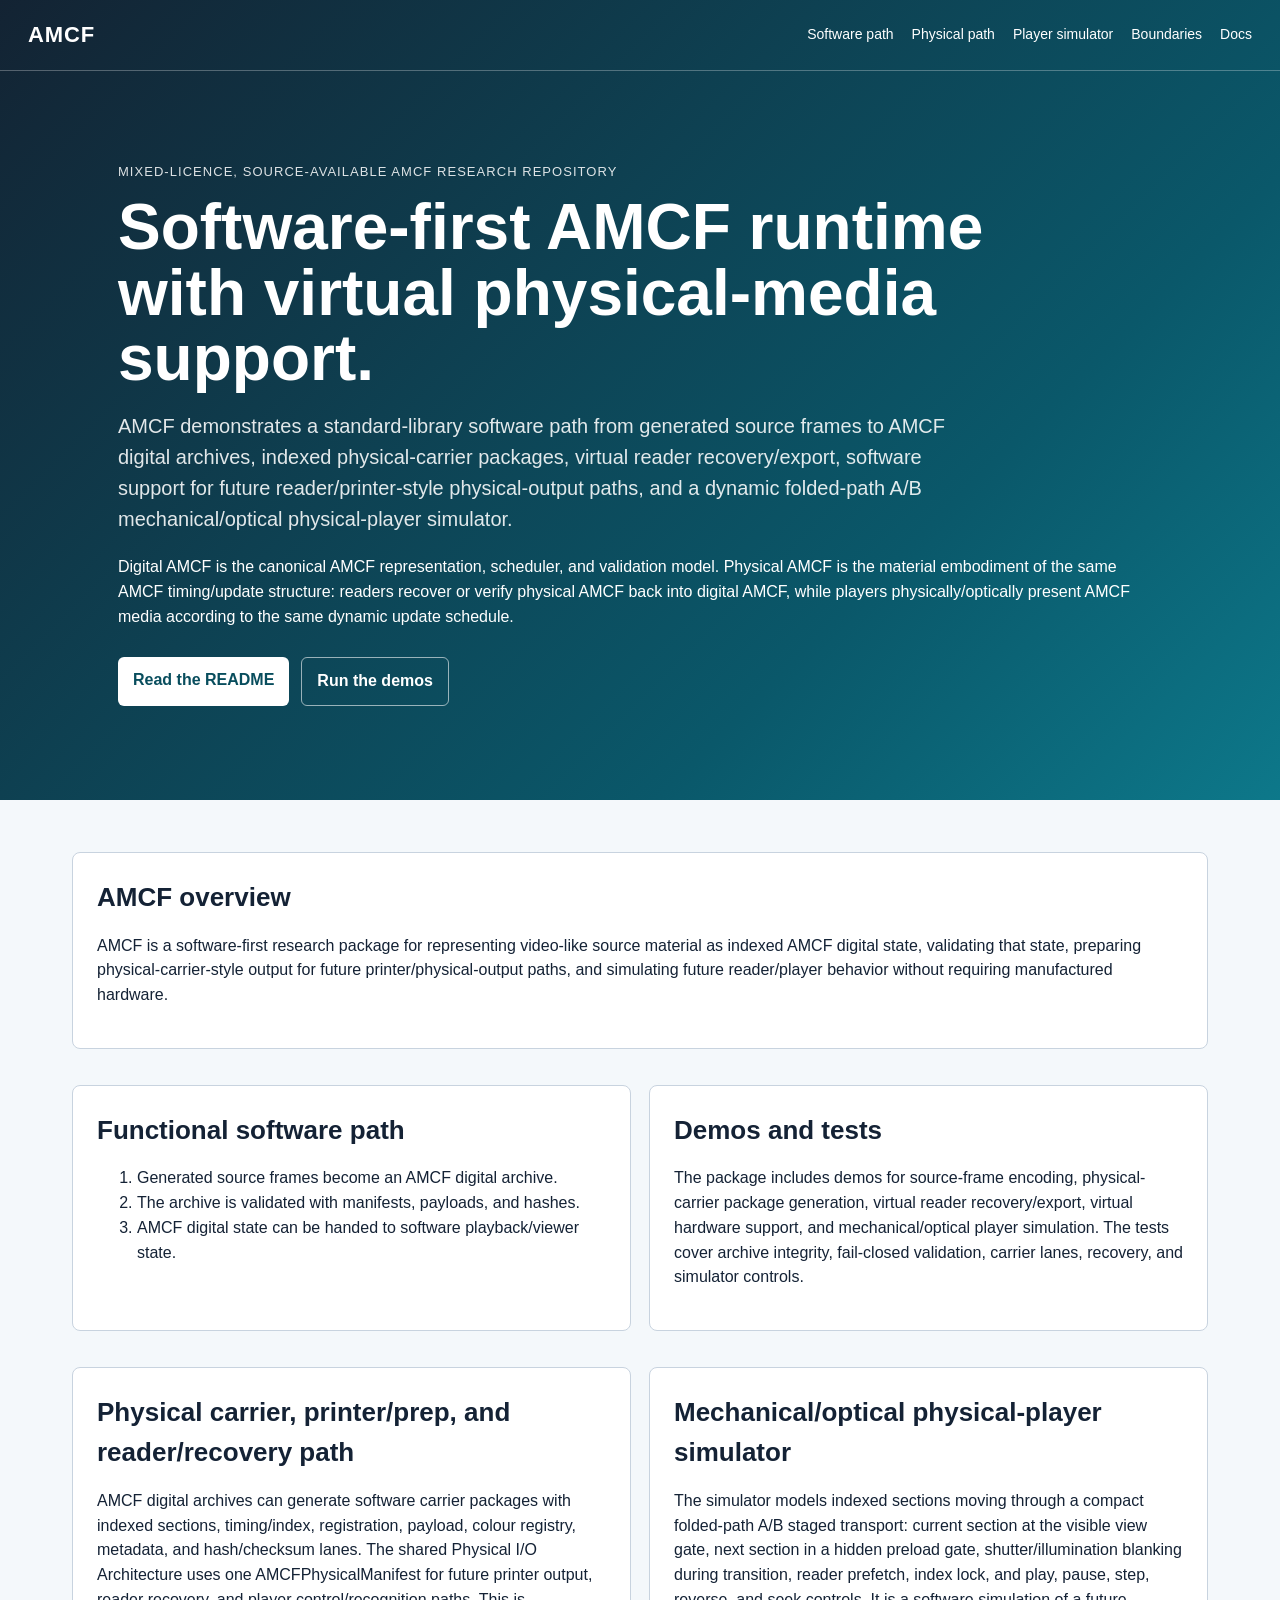
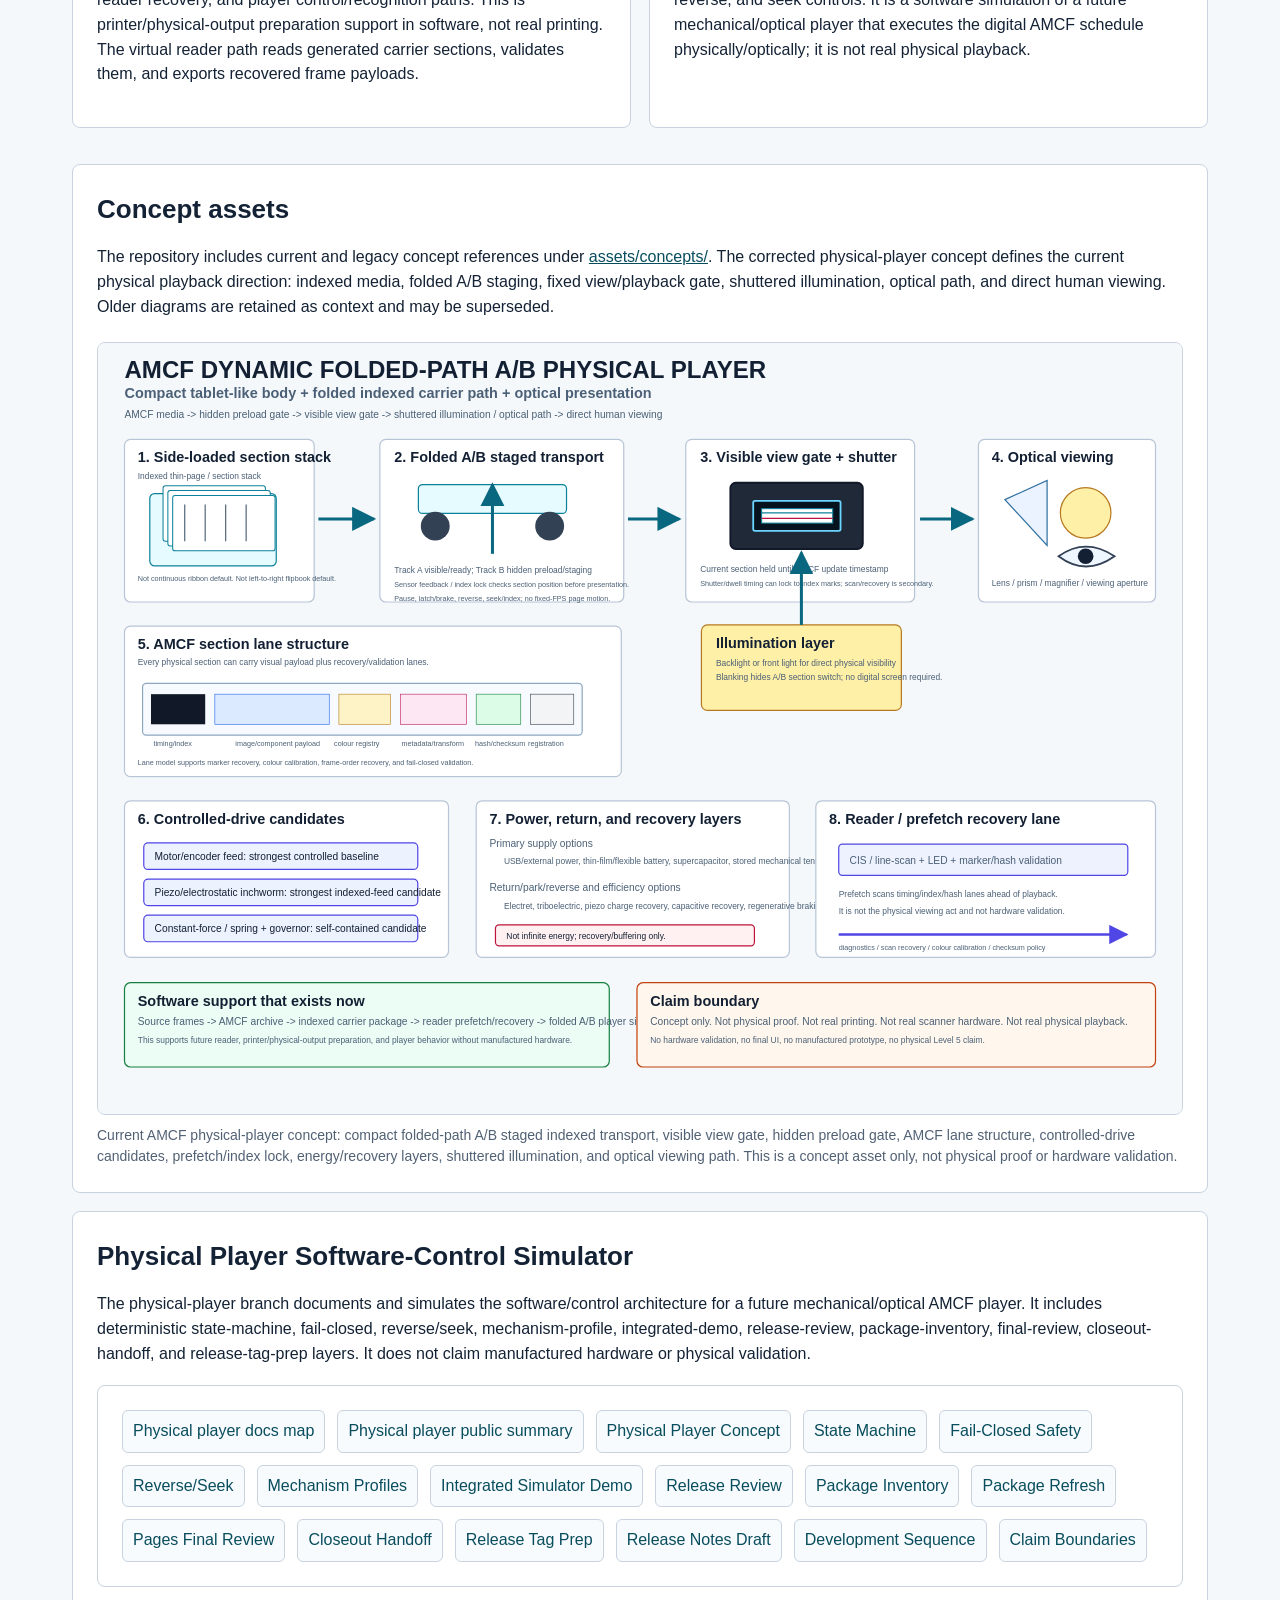
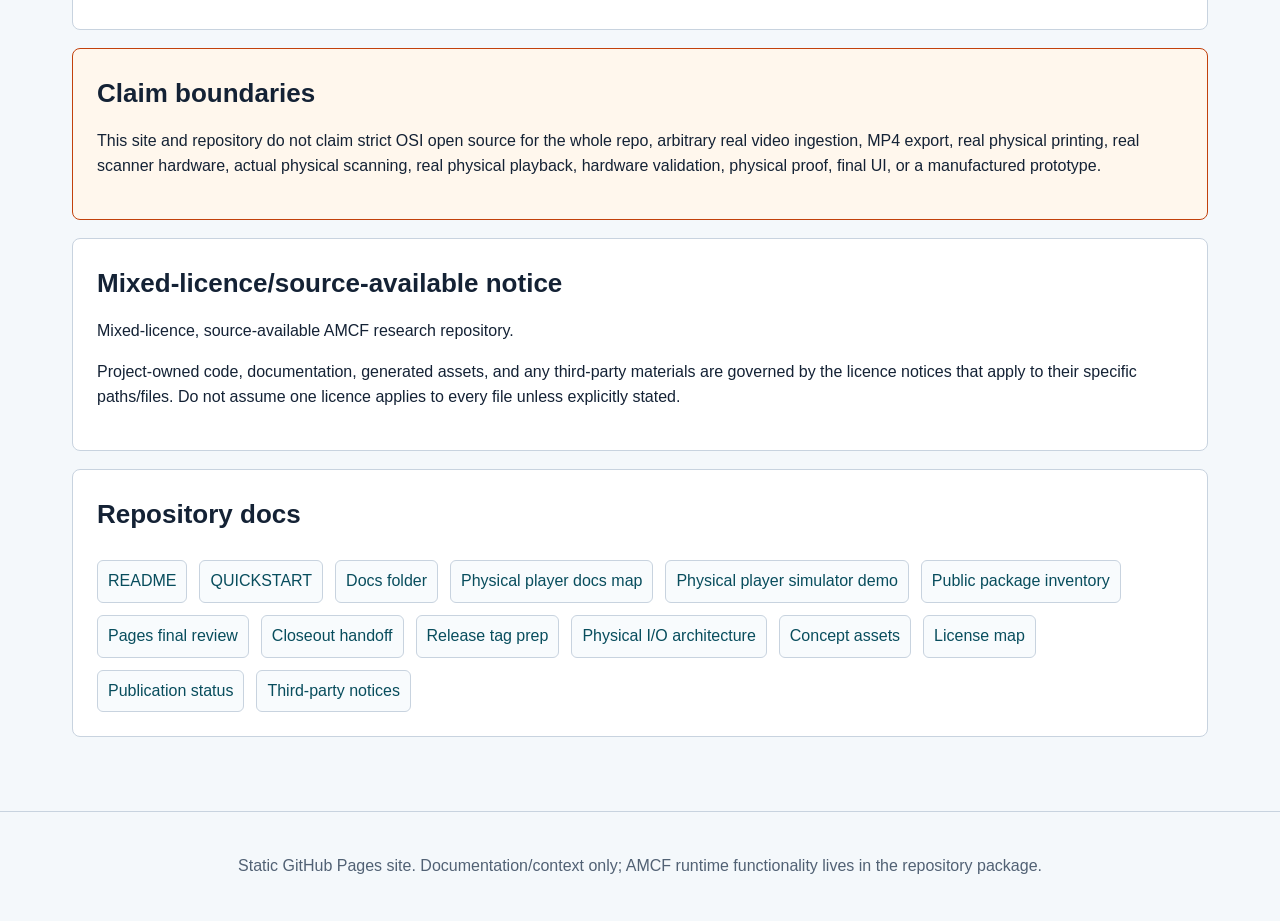
==== commit e7e13155: "Prepare public release tag materials" ====
--- a/site/index.html
+++ b/site/index.html
@@ -71,7 +71,7 @@
 
     <section id="physical-player-simulator" class="band">
       <h2>Physical Player Software-Control Simulator</h2>
-      <p>The physical-player branch documents and simulates the software/control architecture for a future mechanical/optical AMCF player. It includes deterministic state-machine, fail-closed, reverse/seek, mechanism-profile, integrated-demo, release-review, package-inventory, final-review, and closeout-handoff layers. It does not claim manufactured hardware or physical validation.</p>
+      <p>The physical-player branch documents and simulates the software/control architecture for a future mechanical/optical AMCF player. It includes deterministic state-machine, fail-closed, reverse/seek, mechanism-profile, integrated-demo, release-review, package-inventory, final-review, closeout-handoff, and release-tag-prep layers. It does not claim manufactured hardware or physical validation.</p>
       <div class="links compact-links">
         <a href="https://github.com/TigerXLight/Video-to-Image-playback-flipbook-AMCF-/blob/main/docs/AMCF_PHYSICAL_PLAYER_DOCS_MAP.md">Physical player docs map</a>
         <a href="https://github.com/TigerXLight/Video-to-Image-playback-flipbook-AMCF-/blob/main/docs/AMCF_PHYSICAL_PLAYER_PUBLIC_SUMMARY.md">Physical player public summary</a>
@@ -86,6 +86,8 @@
         <a href="https://github.com/TigerXLight/Video-to-Image-playback-flipbook-AMCF-/blob/main/docs/AMCF_PUBLIC_RELEASE_PACKAGE_REFRESH.md">Package Refresh</a>
         <a href="https://github.com/TigerXLight/Video-to-Image-playback-flipbook-AMCF-/blob/main/docs/AMCF_PUBLIC_GITHUB_PAGES_FINAL_REVIEW.md">Pages Final Review</a>
         <a href="https://github.com/TigerXLight/Video-to-Image-playback-flipbook-AMCF-/blob/main/docs/AMCF_PUBLIC_RELEASE_CLOSEOUT_HANDOFF.md">Closeout Handoff</a>
+        <a href="https://github.com/TigerXLight/Video-to-Image-playback-flipbook-AMCF-/blob/main/docs/AMCF_PUBLIC_RELEASE_TAG_PREP.md">Release Tag Prep</a>
+        <a href="https://github.com/TigerXLight/Video-to-Image-playback-flipbook-AMCF-/blob/main/docs/AMCF_PUBLIC_RELEASE_NOTES_DRAFT.md">Release Notes Draft</a>
         <a href="https://github.com/TigerXLight/Video-to-Image-playback-flipbook-AMCF-/blob/main/docs/AMCF_PHYSICAL_PLAYER_DEVELOPMENT_SEQUENCE.md">Development Sequence</a>
         <a href="https://github.com/TigerXLight/Video-to-Image-playback-flipbook-AMCF-/blob/main/CLAIM_BOUNDARIES.md">Claim Boundaries</a>
       </div>
@@ -112,6 +114,7 @@
       <a href="https://github.com/TigerXLight/Video-to-Image-playback-flipbook-AMCF-/blob/main/docs/AMCF_PUBLIC_RELEASE_PACKAGE_INVENTORY.md">Public package inventory</a>
       <a href="https://github.com/TigerXLight/Video-to-Image-playback-flipbook-AMCF-/blob/main/docs/AMCF_PUBLIC_GITHUB_PAGES_FINAL_REVIEW.md">Pages final review</a>
       <a href="https://github.com/TigerXLight/Video-to-Image-playback-flipbook-AMCF-/blob/main/docs/AMCF_PUBLIC_RELEASE_CLOSEOUT_HANDOFF.md">Closeout handoff</a>
+      <a href="https://github.com/TigerXLight/Video-to-Image-playback-flipbook-AMCF-/blob/main/docs/AMCF_PUBLIC_RELEASE_TAG_PREP.md">Release tag prep</a>
       <a href="https://github.com/TigerXLight/Video-to-Image-playback-flipbook-AMCF-/blob/main/docs/AMCF_PHYSICAL_IO_ARCHITECTURE.md">Physical I/O architecture</a>
       <a href="https://github.com/TigerXLight/Video-to-Image-playback-flipbook-AMCF-/tree/main/assets/concepts">Concept assets</a>
       <a href="https://github.com/TigerXLight/Video-to-Image-playback-flipbook-AMCF-/blob/main/LICENSE_MAP.md">License map</a>
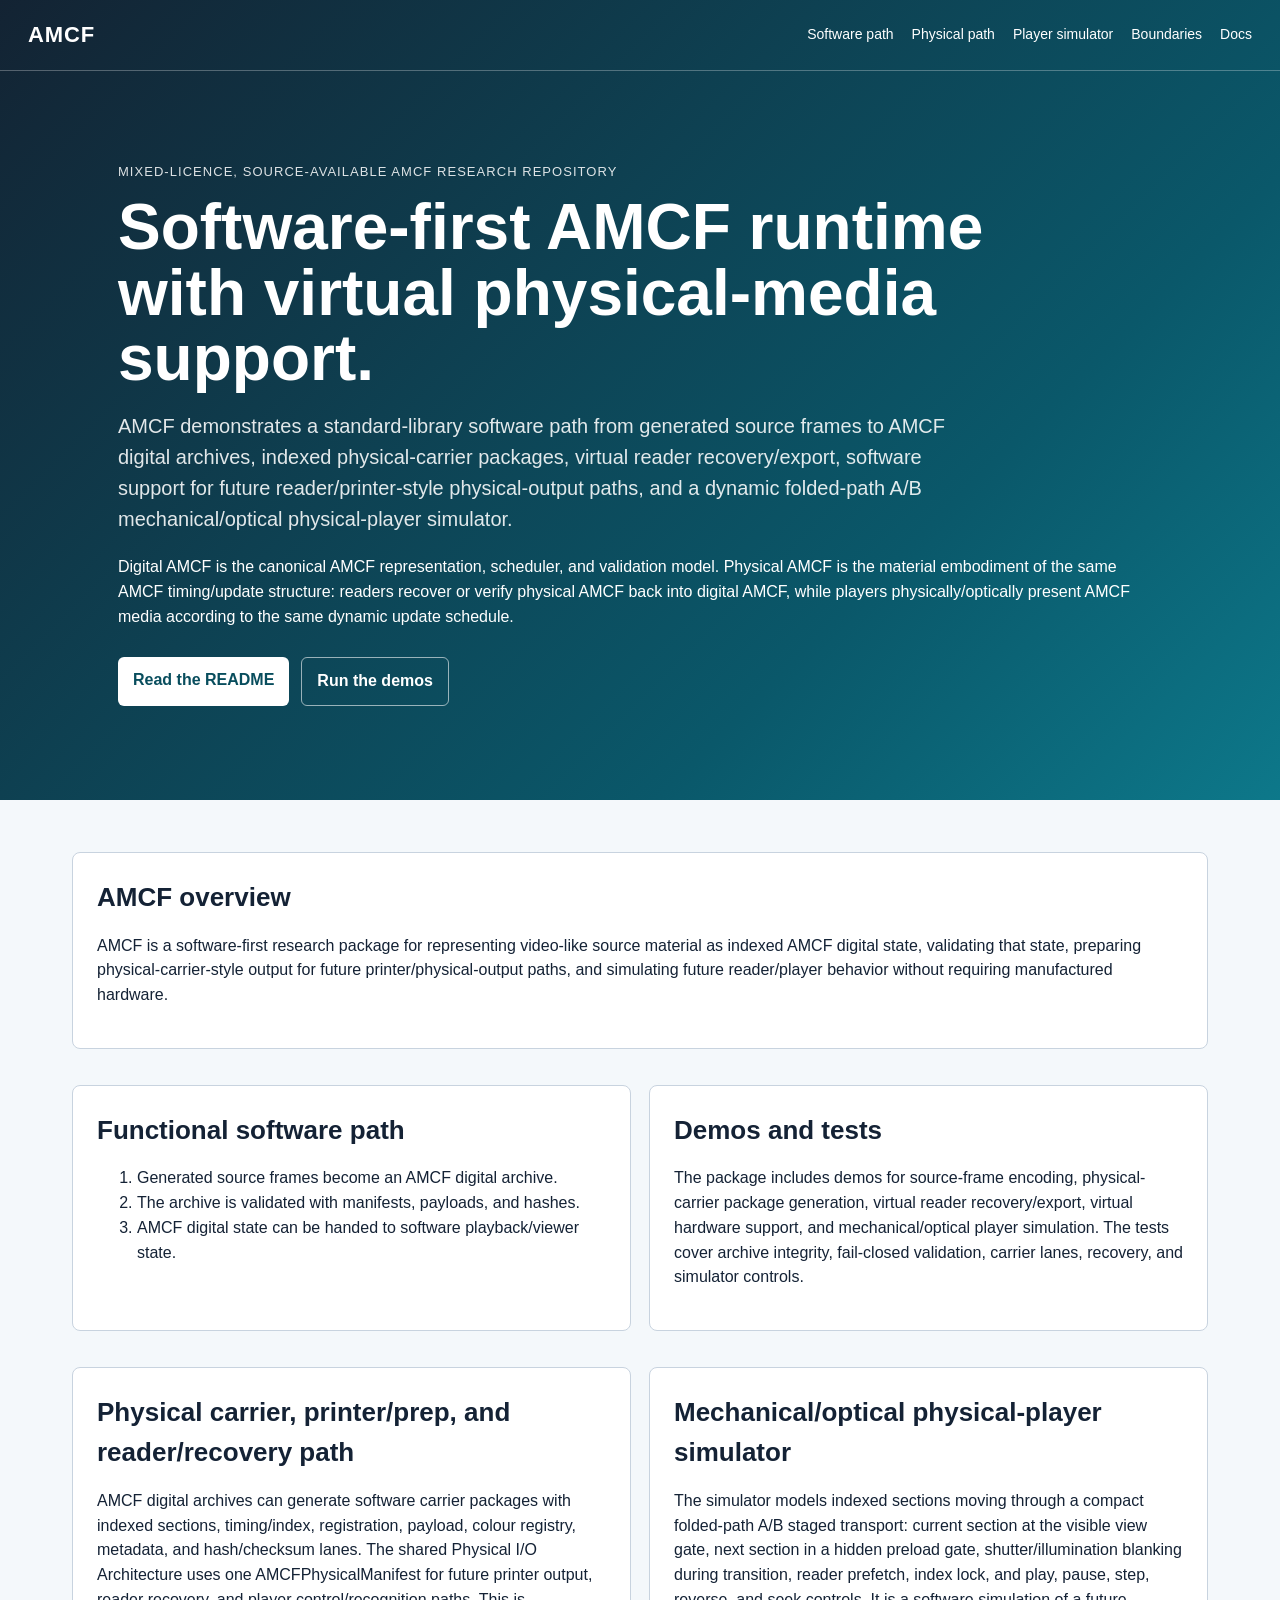
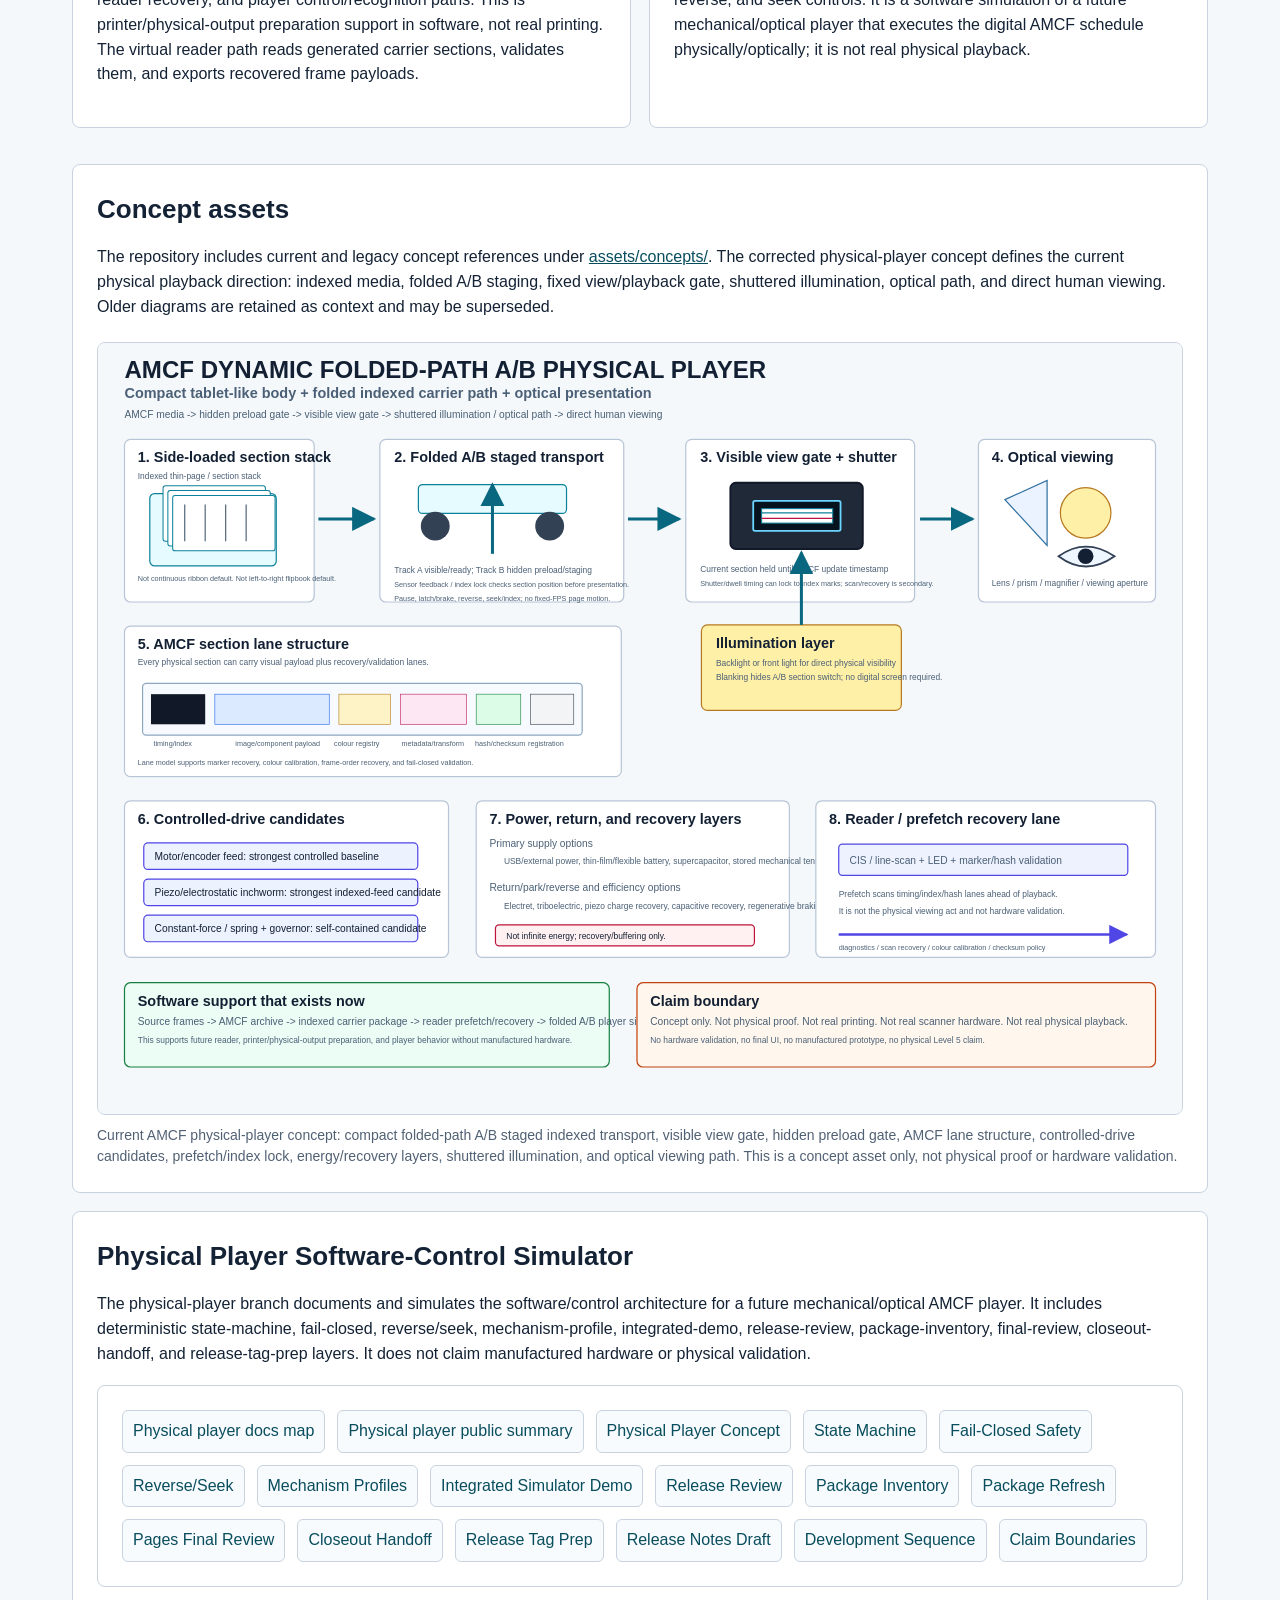
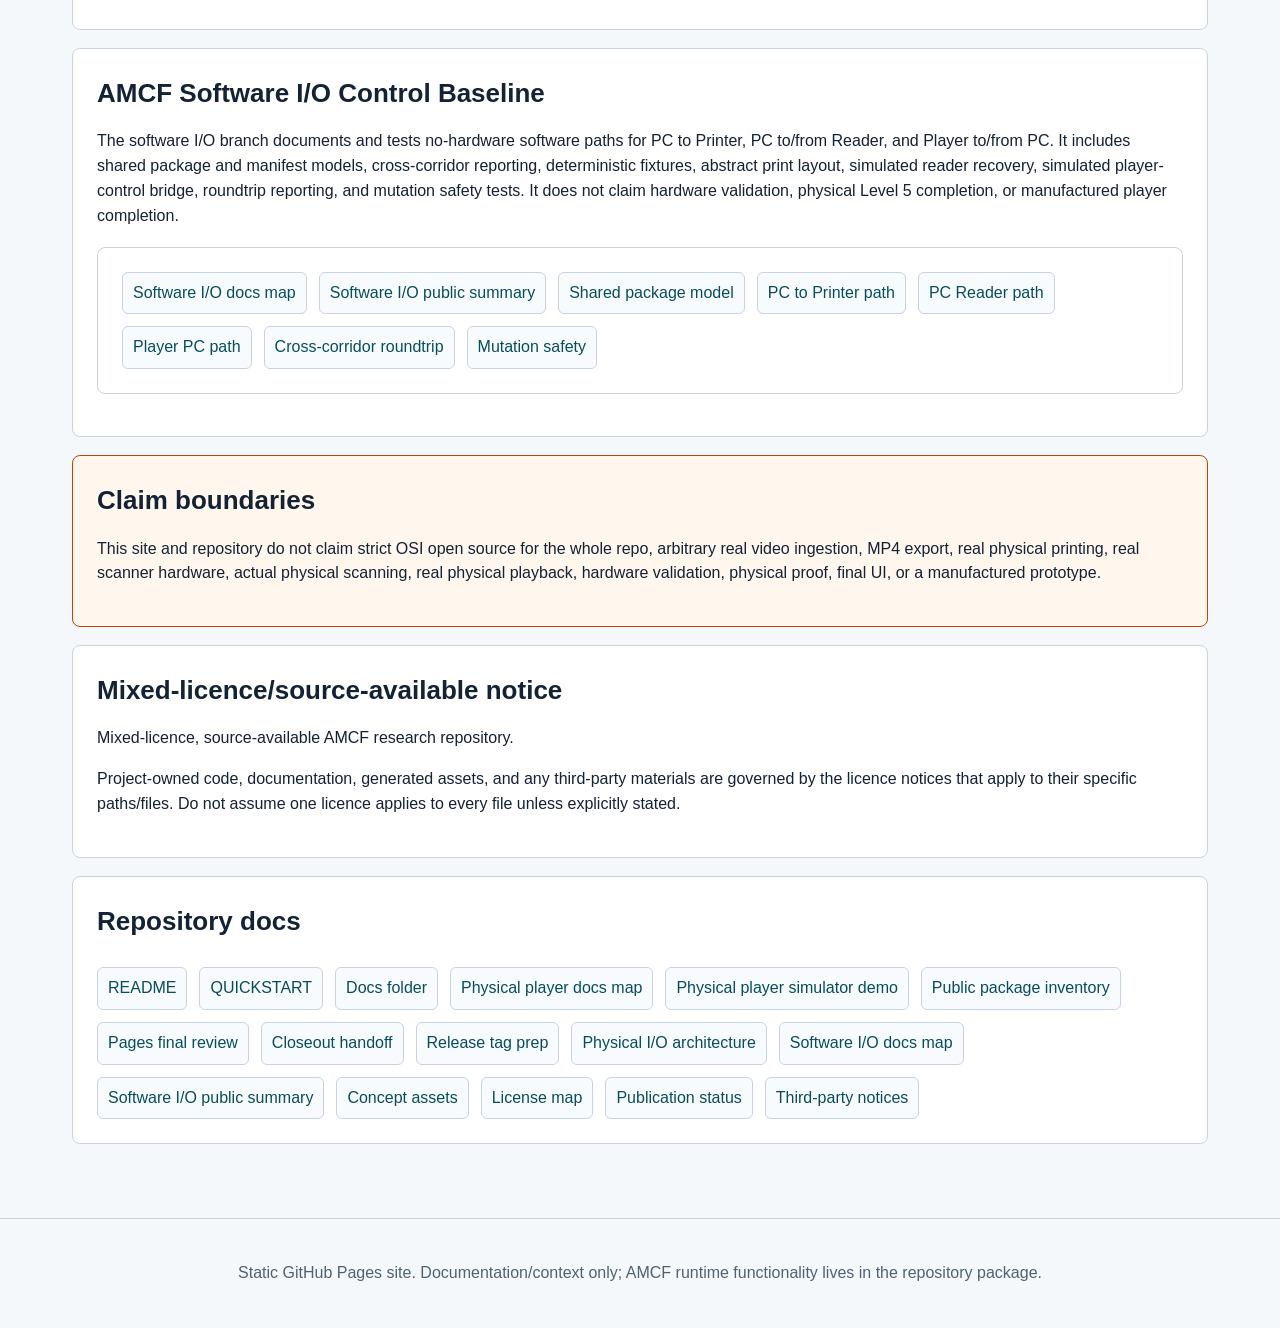
==== commit 1b34201a: "Refresh AMCF software IO public docs" ====
--- a/site/index.html
+++ b/site/index.html
@@ -93,6 +93,21 @@
       </div>
     </section>
 
+    <section id="software-io-control" class="band">
+      <h2>AMCF Software I/O Control Baseline</h2>
+      <p>The software I/O branch documents and tests no-hardware software paths for PC to Printer, PC to/from Reader, and Player to/from PC. It includes shared package and manifest models, cross-corridor reporting, deterministic fixtures, abstract print layout, simulated reader recovery, simulated player-control bridge, roundtrip reporting, and mutation safety tests. It does not claim hardware validation, physical Level 5 completion, or manufactured player completion.</p>
+      <div class="links compact-links">
+        <a href="https://github.com/TigerXLight/Video-to-Image-playback-flipbook-AMCF-/blob/main/docs/AMCF_SOFTWARE_IO_DOCS_MAP.md">Software I/O docs map</a>
+        <a href="https://github.com/TigerXLight/Video-to-Image-playback-flipbook-AMCF-/blob/main/docs/AMCF_SOFTWARE_IO_PUBLIC_SUMMARY.md">Software I/O public summary</a>
+        <a href="https://github.com/TigerXLight/Video-to-Image-playback-flipbook-AMCF-/blob/main/docs/AMCF_SHARED_PACKAGE_MANIFEST_MODEL.md">Shared package model</a>
+        <a href="https://github.com/TigerXLight/Video-to-Image-playback-flipbook-AMCF-/blob/main/docs/AMCF_PC_TO_PRINTER_SOFTWARE_PATH.md">PC to Printer path</a>
+        <a href="https://github.com/TigerXLight/Video-to-Image-playback-flipbook-AMCF-/blob/main/docs/AMCF_PC_READER_SOFTWARE_PATH.md">PC Reader path</a>
+        <a href="https://github.com/TigerXLight/Video-to-Image-playback-flipbook-AMCF-/blob/main/docs/AMCF_PLAYER_PC_SOFTWARE_PATH.md">Player PC path</a>
+        <a href="https://github.com/TigerXLight/Video-to-Image-playback-flipbook-AMCF-/blob/main/docs/AMCF_CROSS_CORRIDOR_ROUNDTRIP.md">Cross-corridor roundtrip</a>
+        <a href="https://github.com/TigerXLight/Video-to-Image-playback-flipbook-AMCF-/blob/main/docs/AMCF_CROSS_CORRIDOR_MUTATION_SAFETY.md">Mutation safety</a>
+      </div>
+    </section>
+
     <section id="claims" class="boundary">
       <h2>Claim boundaries</h2>
       <p>This site and repository do not claim strict OSI open source for the whole repo, arbitrary real video ingestion, MP4 export, real physical printing, real scanner hardware, actual physical scanning, real physical playback, hardware validation, physical proof, final UI, or a manufactured prototype.</p>
@@ -116,6 +131,8 @@
       <a href="https://github.com/TigerXLight/Video-to-Image-playback-flipbook-AMCF-/blob/main/docs/AMCF_PUBLIC_RELEASE_CLOSEOUT_HANDOFF.md">Closeout handoff</a>
       <a href="https://github.com/TigerXLight/Video-to-Image-playback-flipbook-AMCF-/blob/main/docs/AMCF_PUBLIC_RELEASE_TAG_PREP.md">Release tag prep</a>
       <a href="https://github.com/TigerXLight/Video-to-Image-playback-flipbook-AMCF-/blob/main/docs/AMCF_PHYSICAL_IO_ARCHITECTURE.md">Physical I/O architecture</a>
+      <a href="https://github.com/TigerXLight/Video-to-Image-playback-flipbook-AMCF-/blob/main/docs/AMCF_SOFTWARE_IO_DOCS_MAP.md">Software I/O docs map</a>
+      <a href="https://github.com/TigerXLight/Video-to-Image-playback-flipbook-AMCF-/blob/main/docs/AMCF_SOFTWARE_IO_PUBLIC_SUMMARY.md">Software I/O public summary</a>
       <a href="https://github.com/TigerXLight/Video-to-Image-playback-flipbook-AMCF-/tree/main/assets/concepts">Concept assets</a>
       <a href="https://github.com/TigerXLight/Video-to-Image-playback-flipbook-AMCF-/blob/main/LICENSE_MAP.md">License map</a>
       <a href="https://github.com/TigerXLight/Video-to-Image-playback-flipbook-AMCF-/blob/main/PUBLICATION_STATUS.md">Publication status</a>
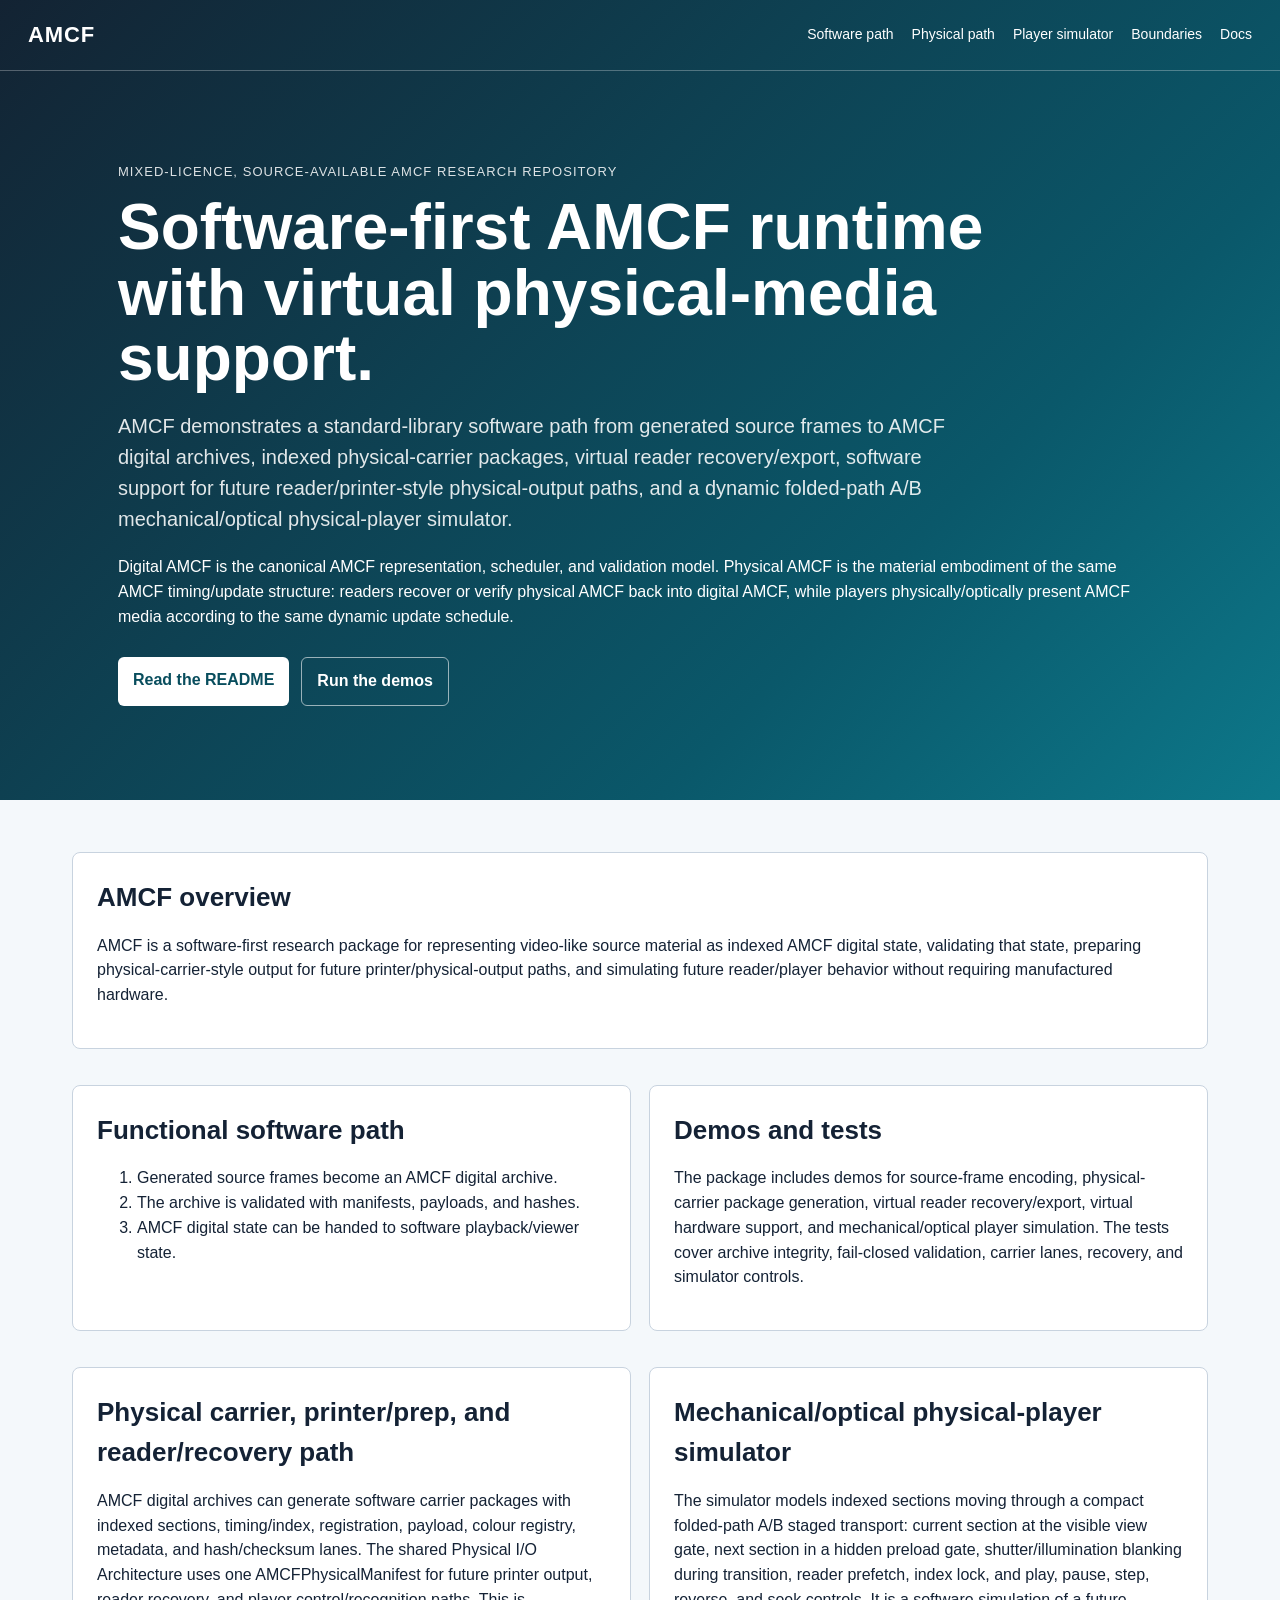
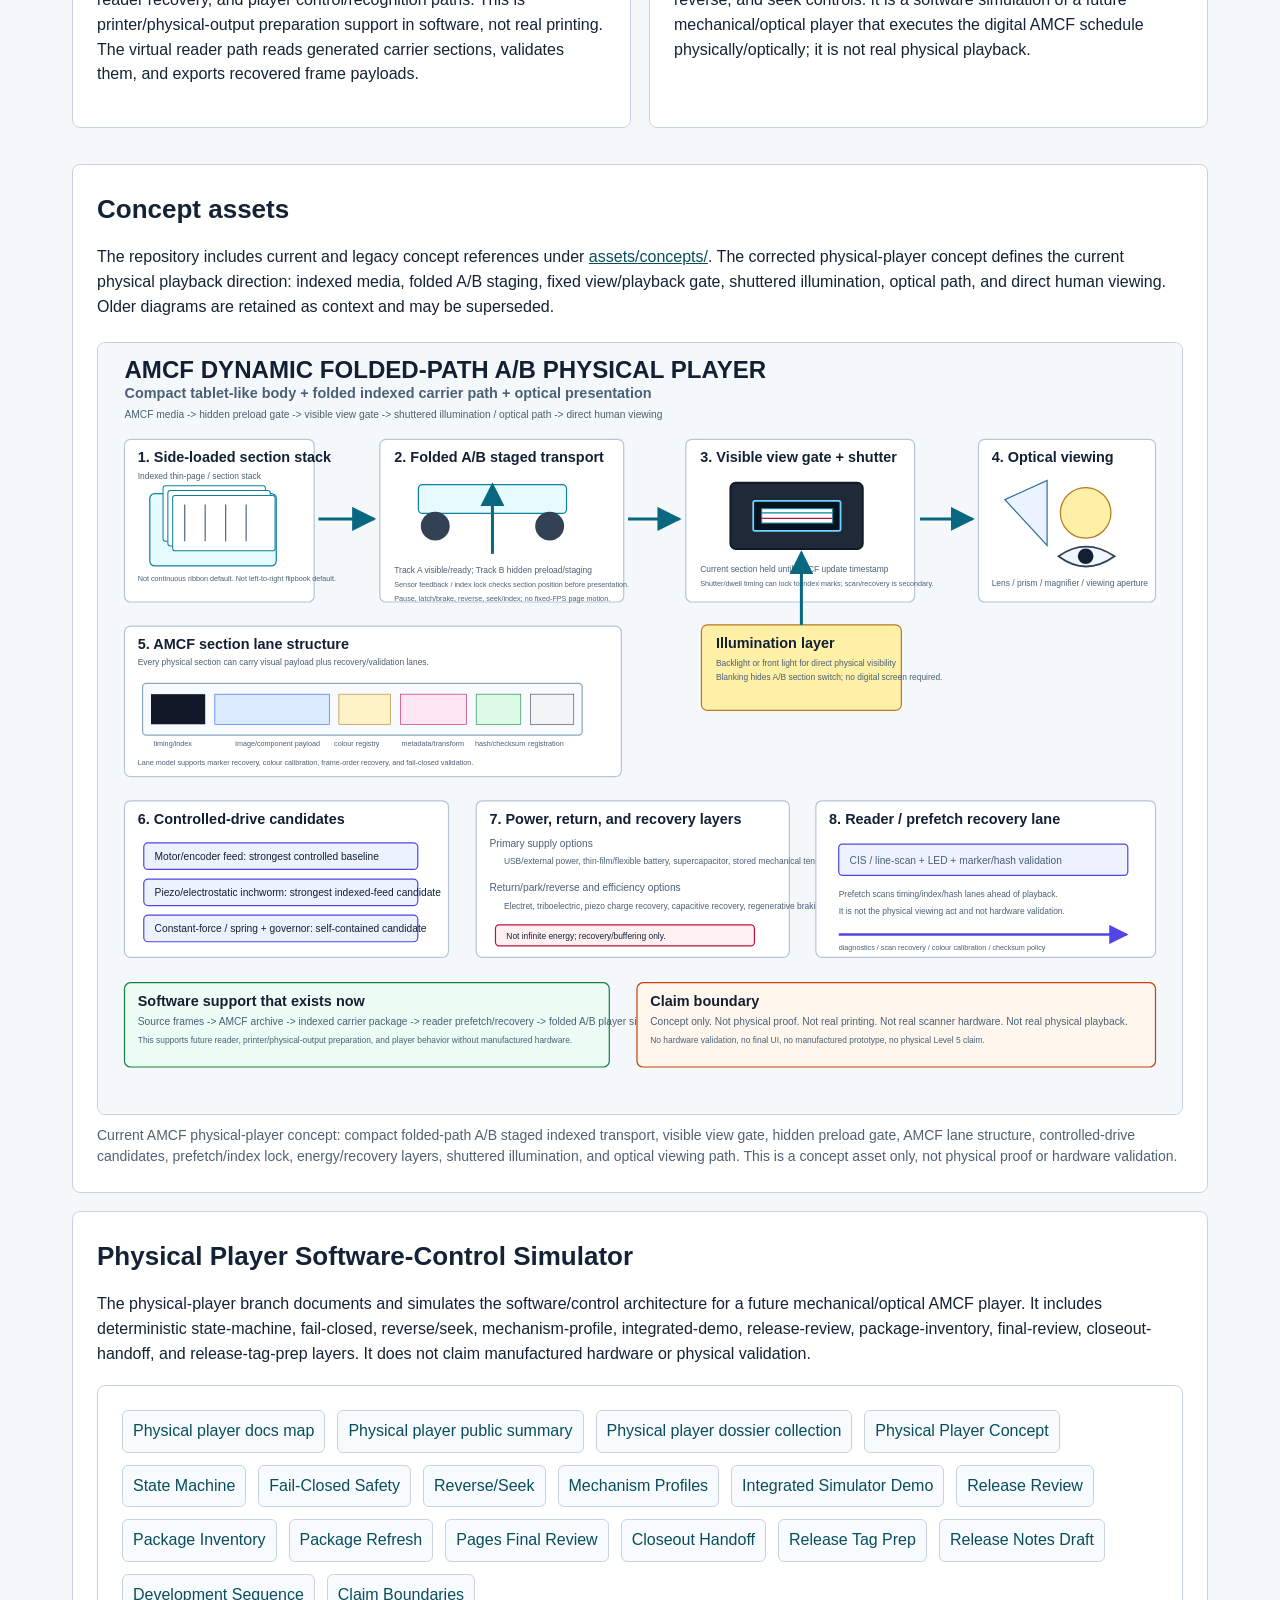
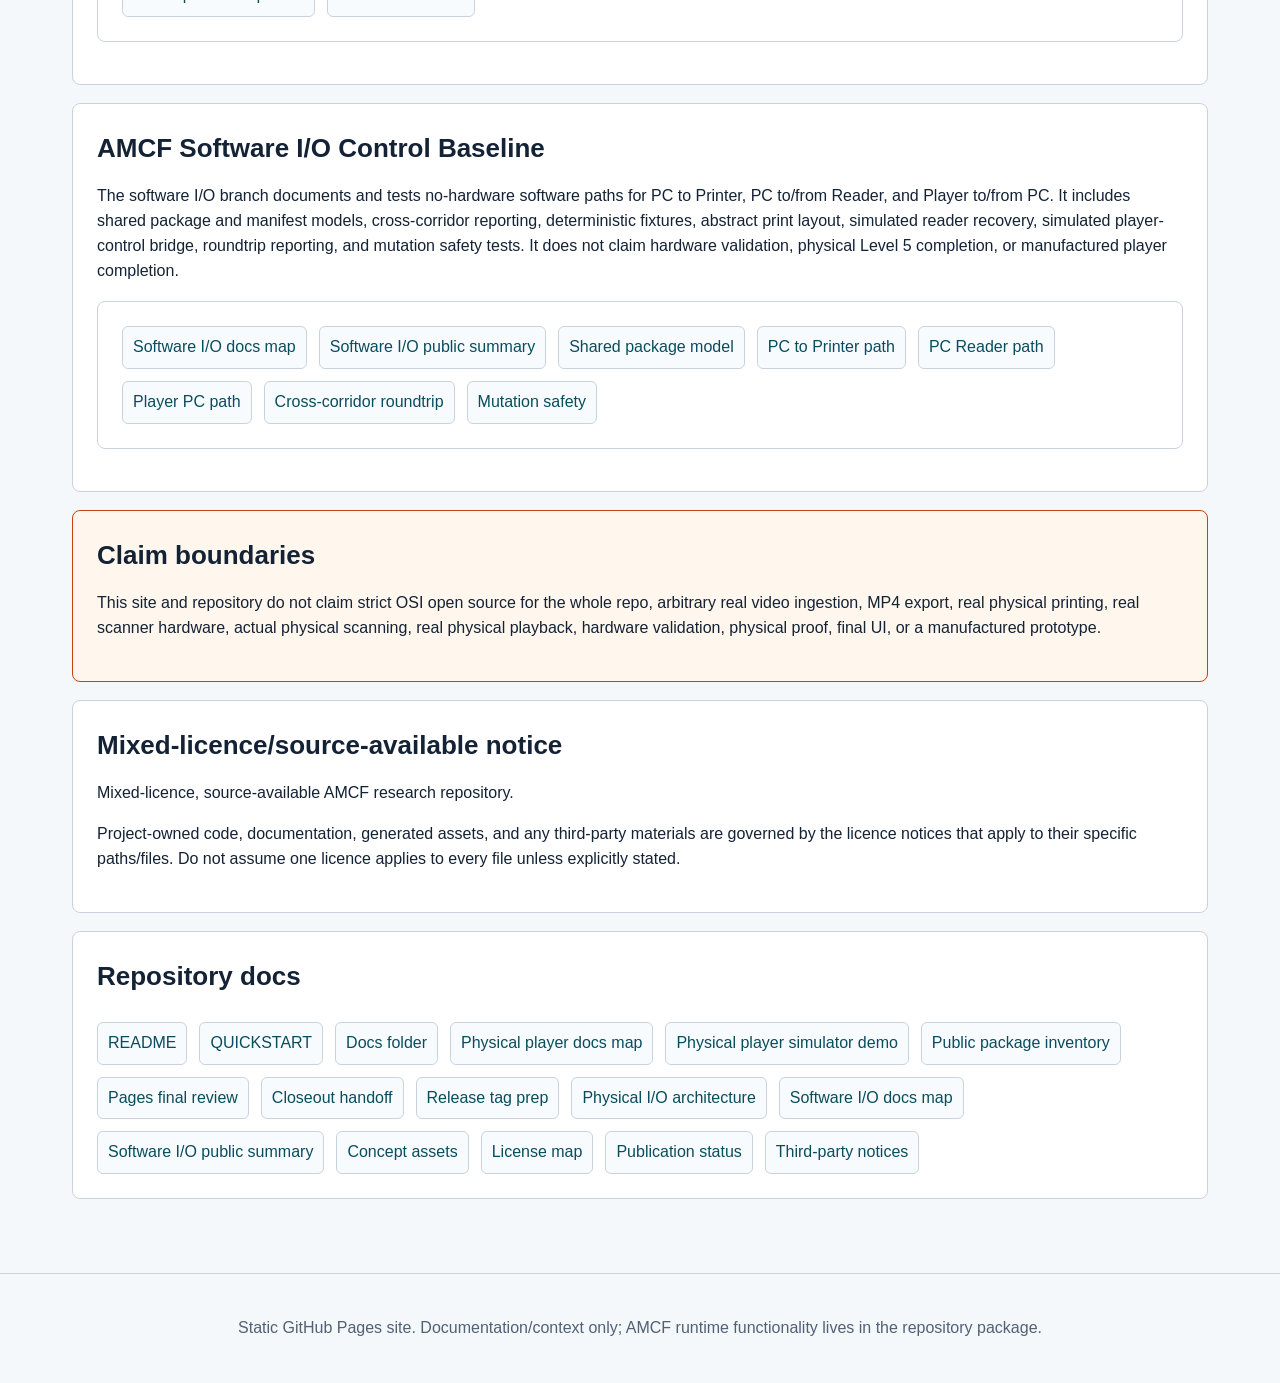
==== commit 21892128: "Verify AMCF physical player dossier sequence" ====
--- a/site/index.html
+++ b/site/index.html
@@ -75,6 +75,7 @@
       <div class="links compact-links">
         <a href="https://github.com/TigerXLight/Video-to-Image-playback-flipbook-AMCF-/blob/main/docs/AMCF_PHYSICAL_PLAYER_DOCS_MAP.md">Physical player docs map</a>
         <a href="https://github.com/TigerXLight/Video-to-Image-playback-flipbook-AMCF-/blob/main/docs/AMCF_PHYSICAL_PLAYER_PUBLIC_SUMMARY.md">Physical player public summary</a>
+        <a href="https://github.com/TigerXLight/Video-to-Image-playback-flipbook-AMCF-/blob/main/docs/AMCF_PHYSICAL_PLAYER_DESIGN_AND_STRUCTURE_DOSSIER_COLLECTION.md">Physical player dossier collection</a>
         <a href="https://github.com/TigerXLight/Video-to-Image-playback-flipbook-AMCF-/blob/main/docs/AMCF_PHYSICAL_PLAYER_CONCEPT.md">Physical Player Concept</a>
         <a href="https://github.com/TigerXLight/Video-to-Image-playback-flipbook-AMCF-/blob/main/docs/AMCF_PHYSICAL_PLAYER_STATE_MACHINE.md">State Machine</a>
         <a href="https://github.com/TigerXLight/Video-to-Image-playback-flipbook-AMCF-/blob/main/docs/AMCF_PHYSICAL_PLAYER_FAIL_CLOSED.md">Fail-Closed Safety</a>
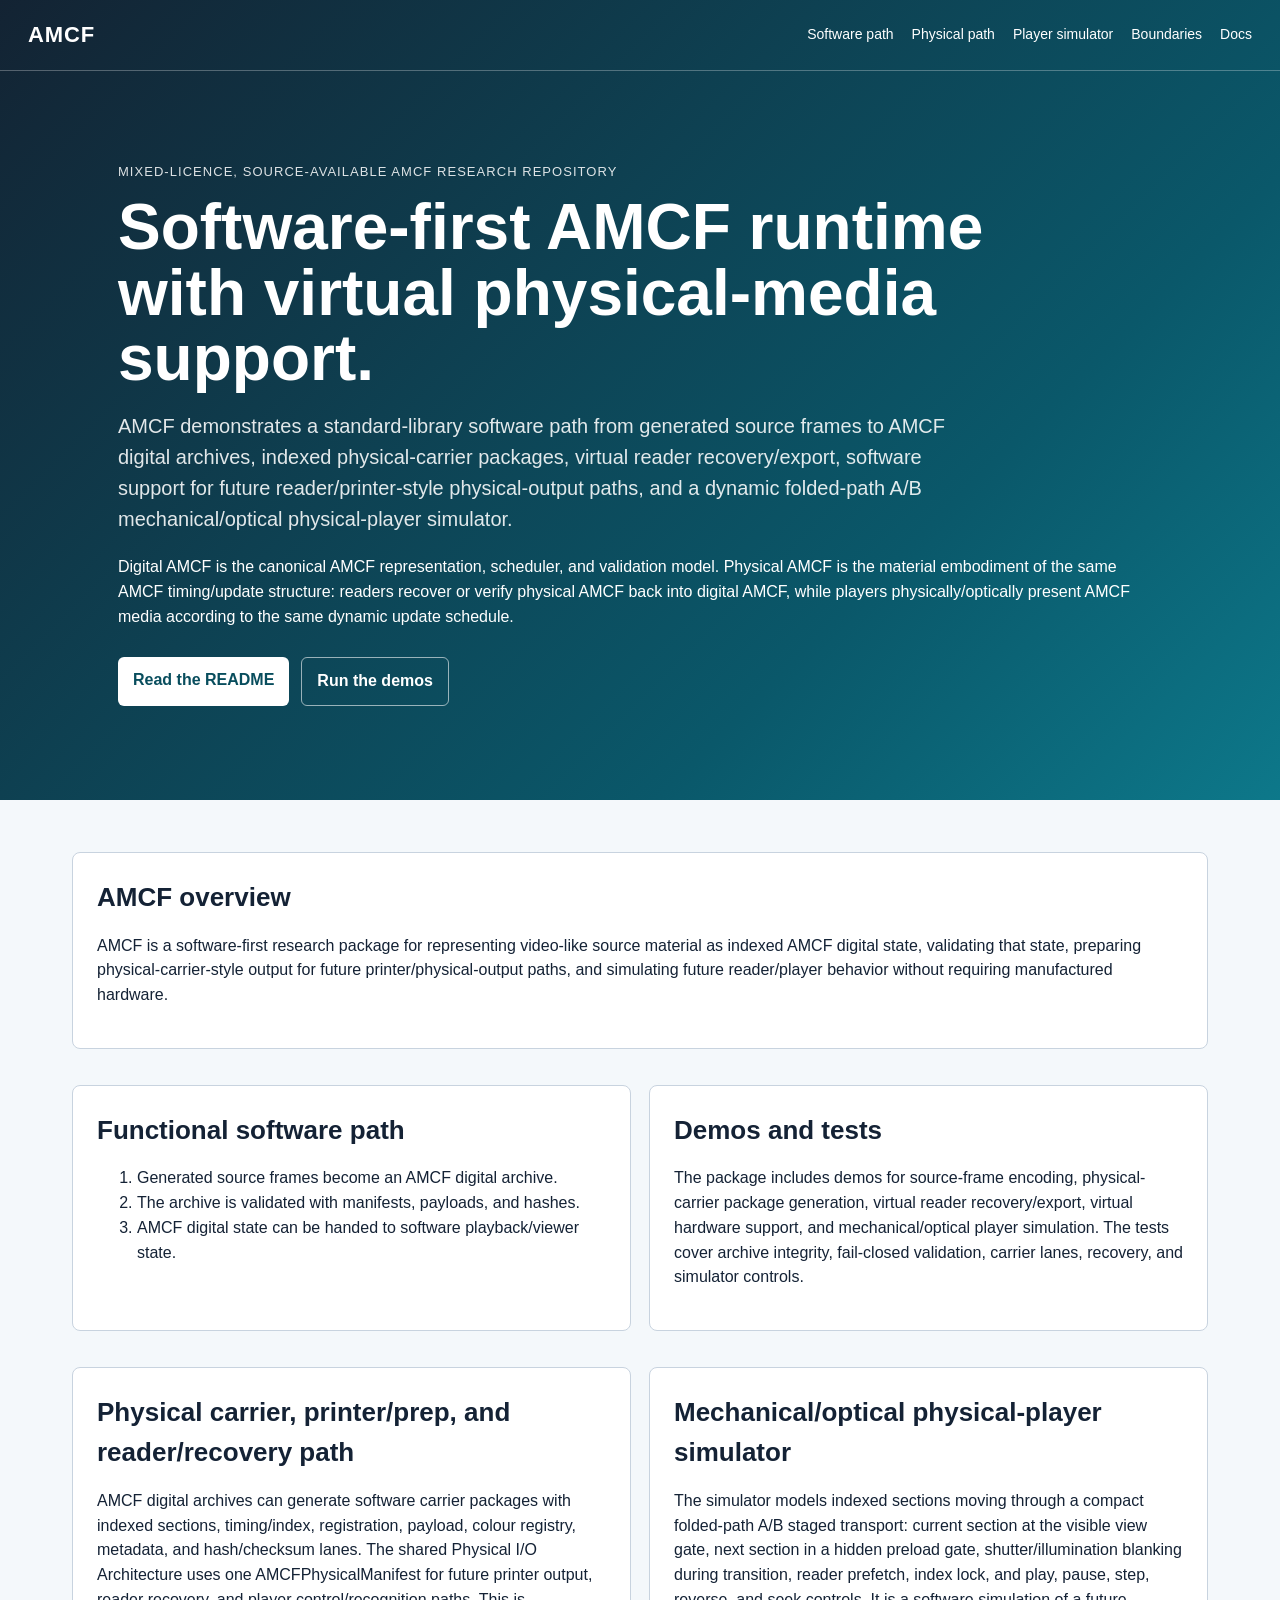
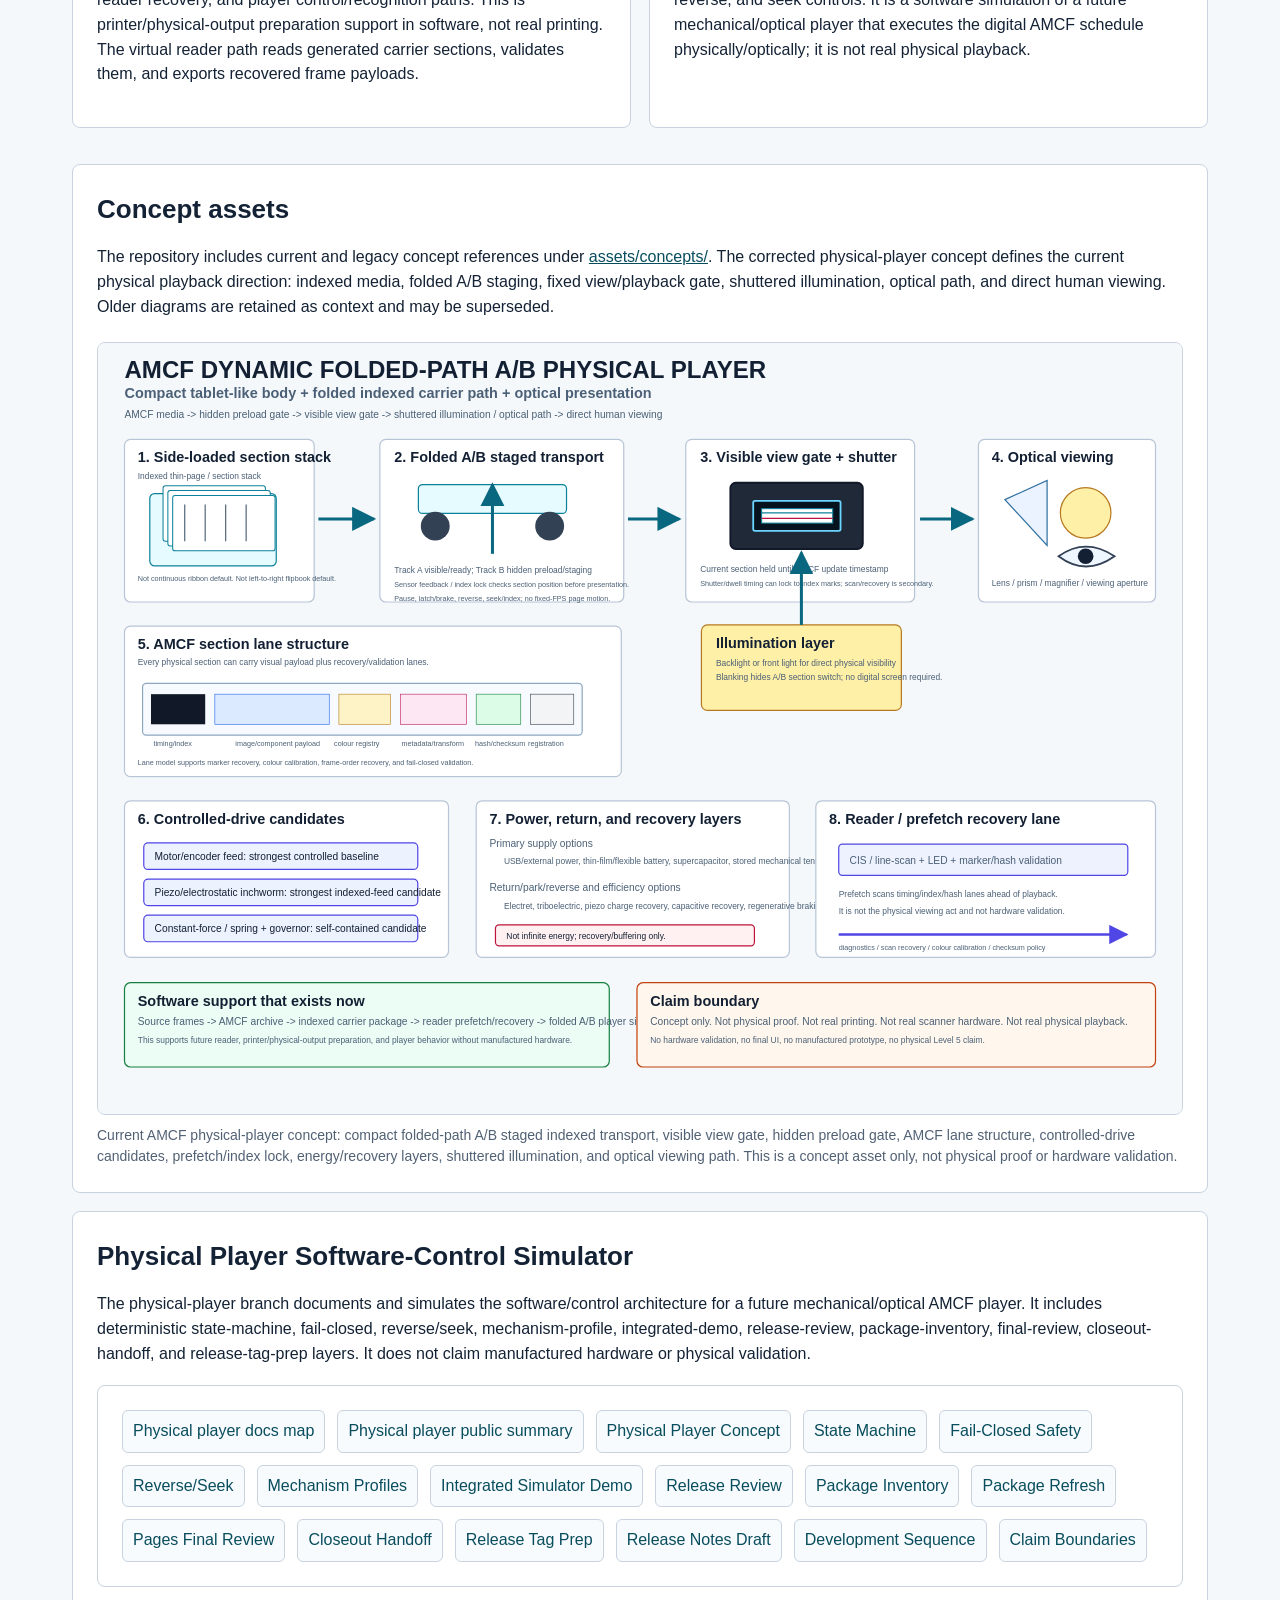
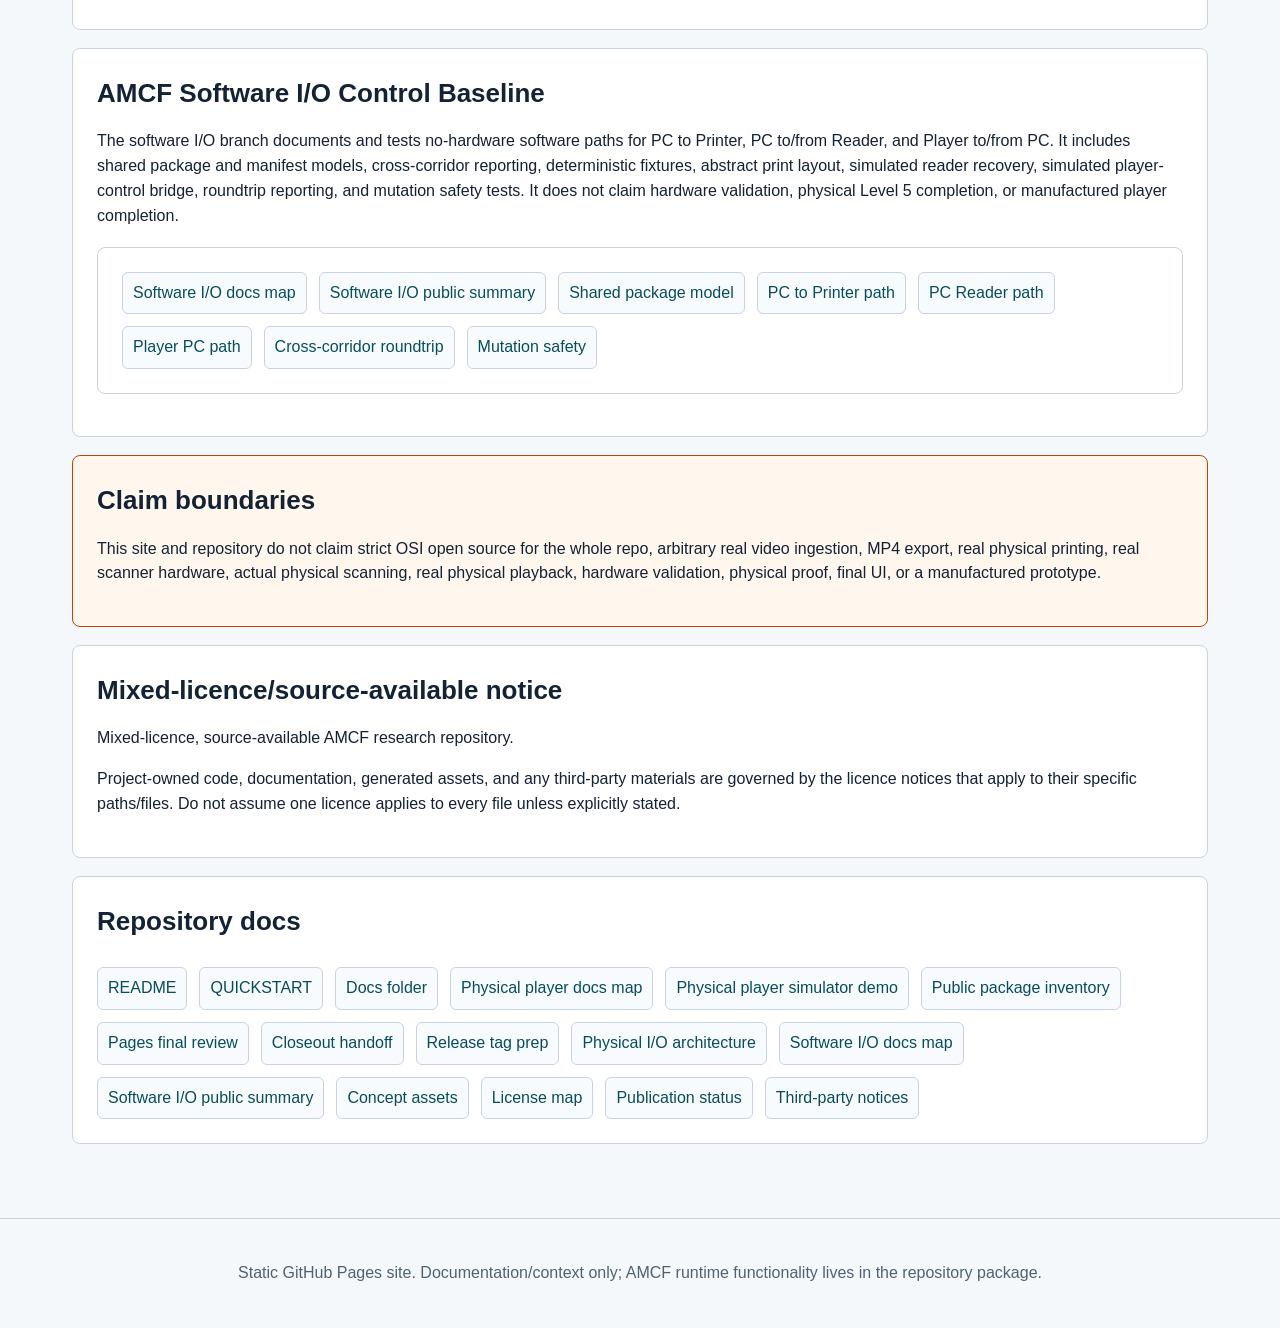
==== commit d371f9e2: "Merge pull request #1 from TigerXLight/dev/amcf-software-io-control Dev/amcf software io control" ====
--- a/site/index.html
+++ b/site/index.html
@@ -75,7 +75,6 @@
       <div class="links compact-links">
         <a href="https://github.com/TigerXLight/Video-to-Image-playback-flipbook-AMCF-/blob/main/docs/AMCF_PHYSICAL_PLAYER_DOCS_MAP.md">Physical player docs map</a>
         <a href="https://github.com/TigerXLight/Video-to-Image-playback-flipbook-AMCF-/blob/main/docs/AMCF_PHYSICAL_PLAYER_PUBLIC_SUMMARY.md">Physical player public summary</a>
-        <a href="https://github.com/TigerXLight/Video-to-Image-playback-flipbook-AMCF-/blob/main/docs/AMCF_PHYSICAL_PLAYER_DESIGN_AND_STRUCTURE_DOSSIER_COLLECTION.md">Physical player dossier collection</a>
         <a href="https://github.com/TigerXLight/Video-to-Image-playback-flipbook-AMCF-/blob/main/docs/AMCF_PHYSICAL_PLAYER_CONCEPT.md">Physical Player Concept</a>
         <a href="https://github.com/TigerXLight/Video-to-Image-playback-flipbook-AMCF-/blob/main/docs/AMCF_PHYSICAL_PLAYER_STATE_MACHINE.md">State Machine</a>
         <a href="https://github.com/TigerXLight/Video-to-Image-playback-flipbook-AMCF-/blob/main/docs/AMCF_PHYSICAL_PLAYER_FAIL_CLOSED.md">Fail-Closed Safety</a>
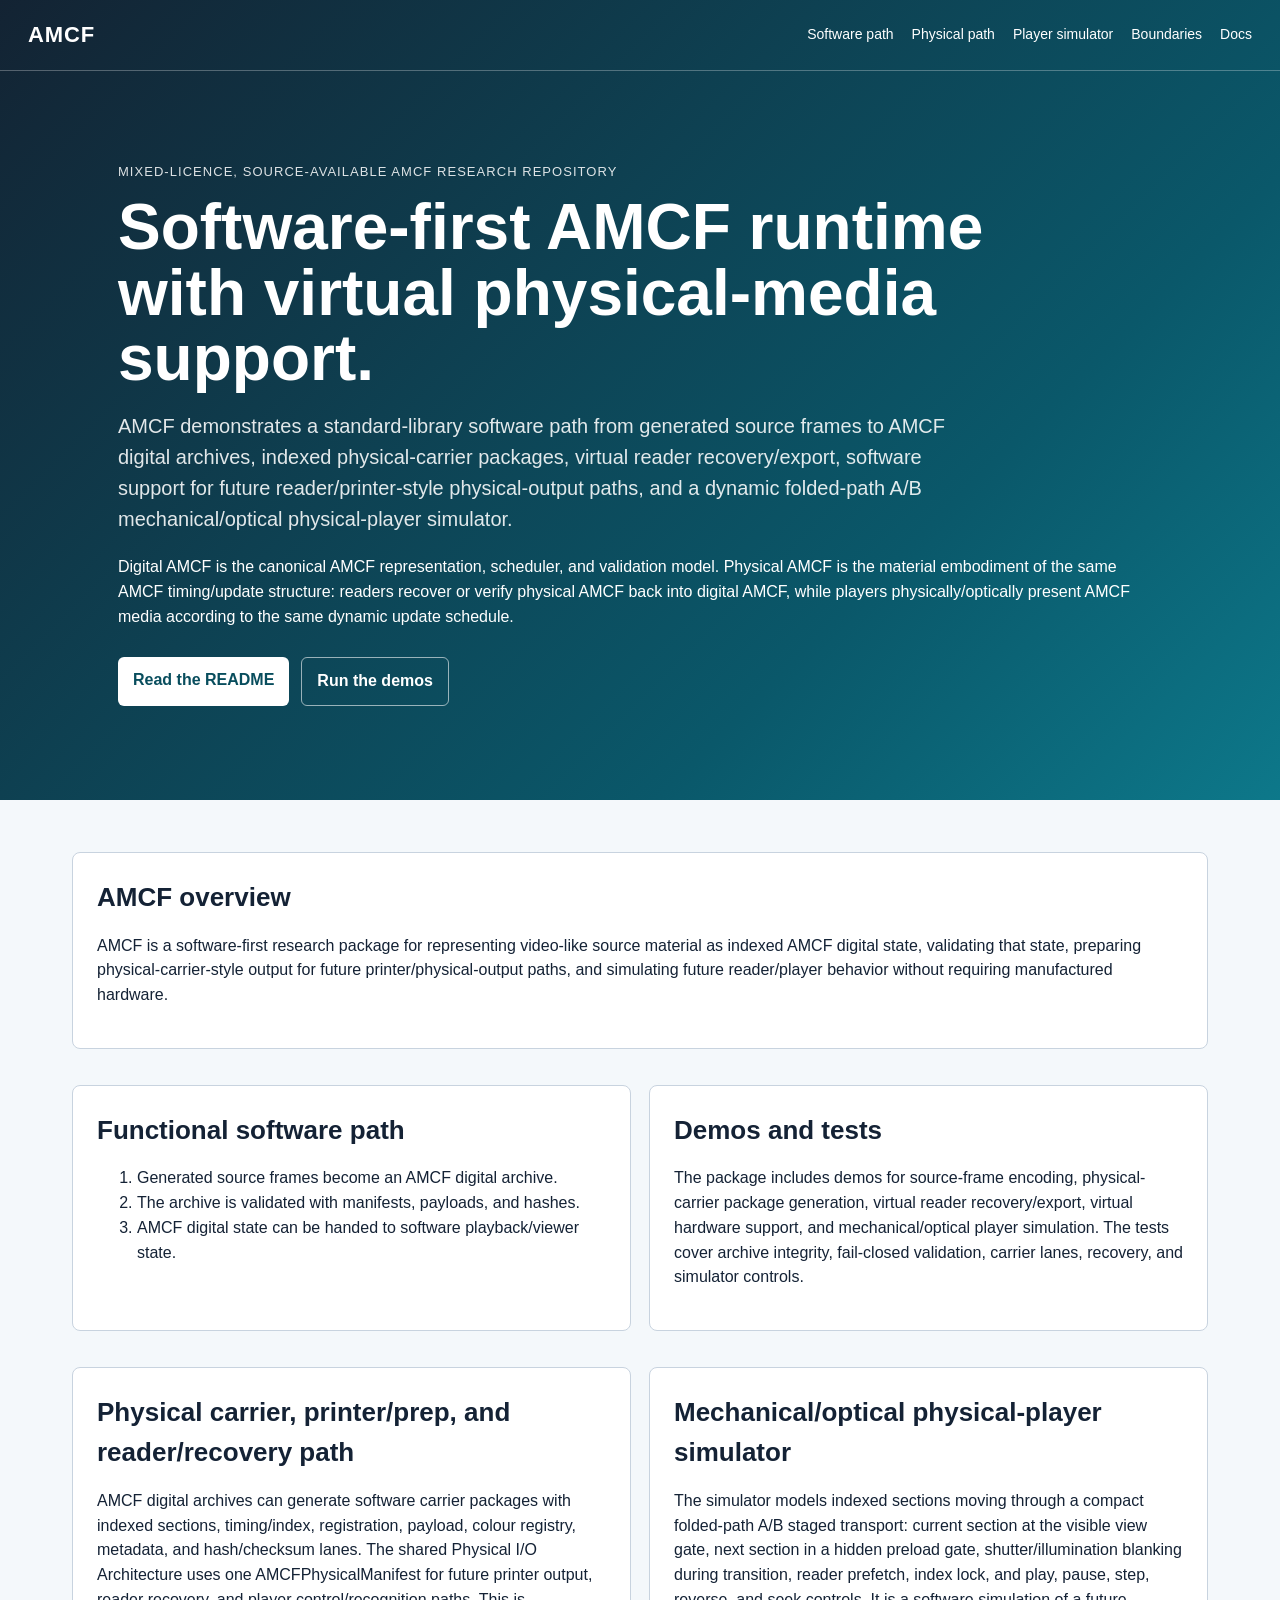
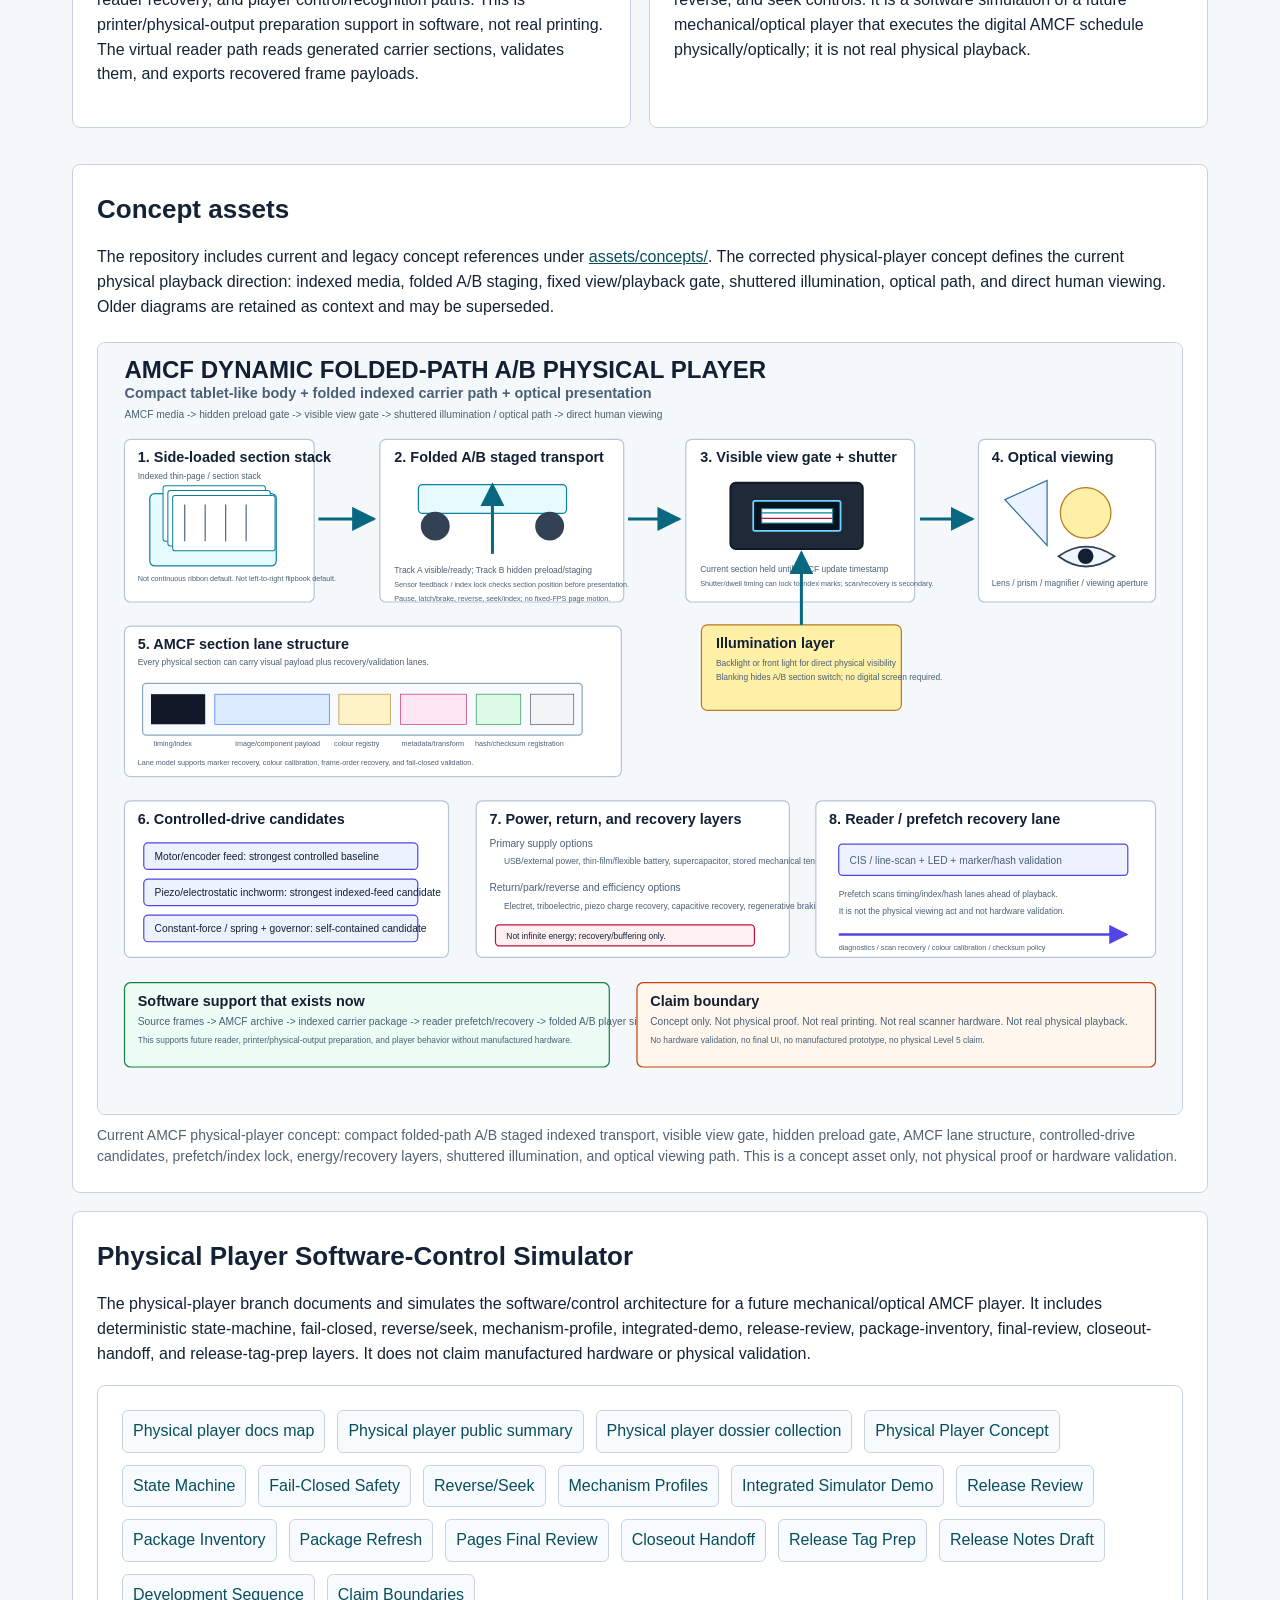
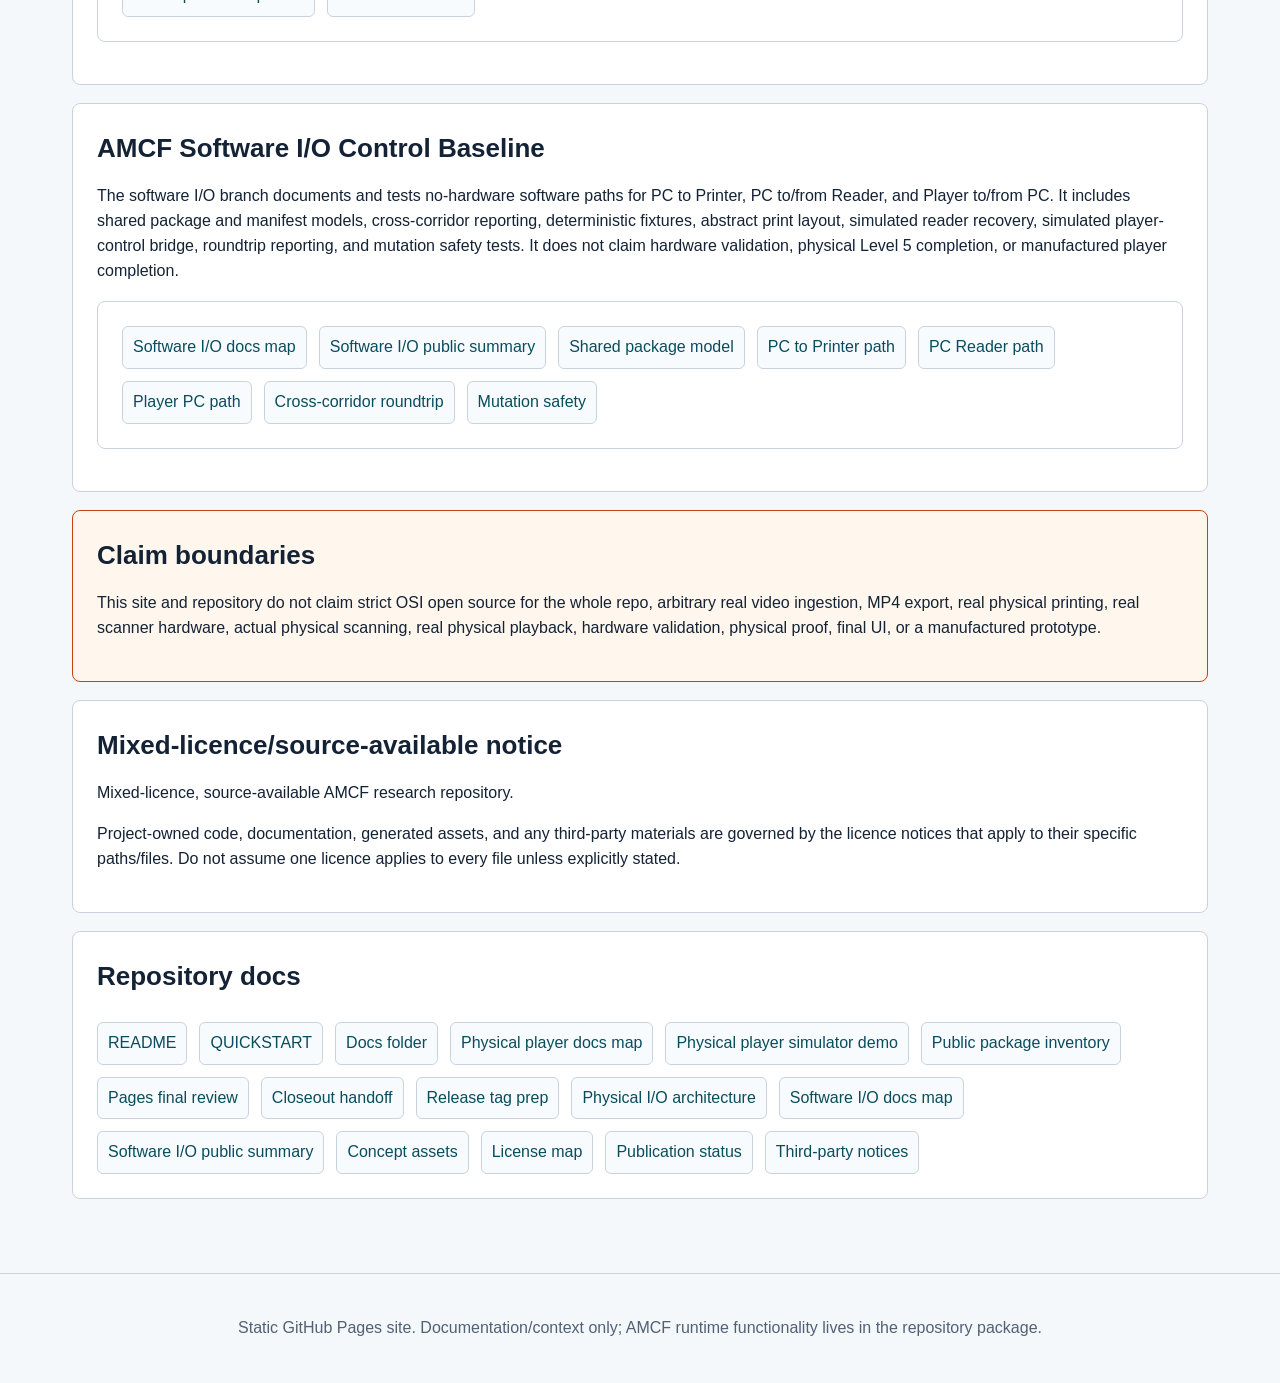
==== commit 302a7e1c: "Merge pull request #2 from TigerXLight/dev/amcf-physical-player-design-structure Dev/amcf physical p" ====
--- a/site/index.html
+++ b/site/index.html
@@ -75,6 +75,7 @@
       <div class="links compact-links">
         <a href="https://github.com/TigerXLight/Video-to-Image-playback-flipbook-AMCF-/blob/main/docs/AMCF_PHYSICAL_PLAYER_DOCS_MAP.md">Physical player docs map</a>
         <a href="https://github.com/TigerXLight/Video-to-Image-playback-flipbook-AMCF-/blob/main/docs/AMCF_PHYSICAL_PLAYER_PUBLIC_SUMMARY.md">Physical player public summary</a>
+        <a href="https://github.com/TigerXLight/Video-to-Image-playback-flipbook-AMCF-/blob/main/docs/AMCF_PHYSICAL_PLAYER_DESIGN_AND_STRUCTURE_DOSSIER_COLLECTION.md">Physical player dossier collection</a>
         <a href="https://github.com/TigerXLight/Video-to-Image-playback-flipbook-AMCF-/blob/main/docs/AMCF_PHYSICAL_PLAYER_CONCEPT.md">Physical Player Concept</a>
         <a href="https://github.com/TigerXLight/Video-to-Image-playback-flipbook-AMCF-/blob/main/docs/AMCF_PHYSICAL_PLAYER_STATE_MACHINE.md">State Machine</a>
         <a href="https://github.com/TigerXLight/Video-to-Image-playback-flipbook-AMCF-/blob/main/docs/AMCF_PHYSICAL_PLAYER_FAIL_CLOSED.md">Fail-Closed Safety</a>
